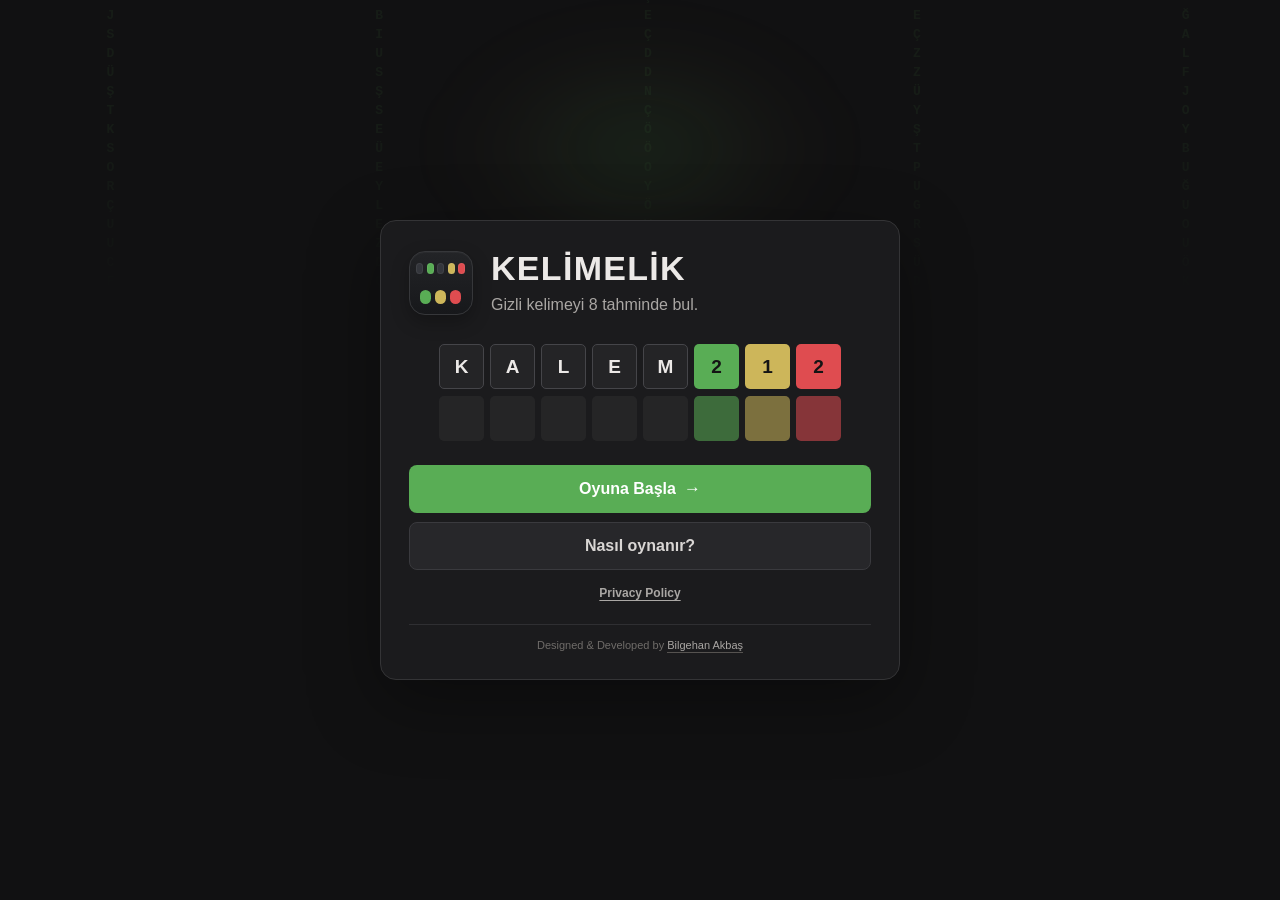
==== index.html @ af46bc07 "kelimelik 3.0" ====
<!doctype html>
<html lang="tr">
<head>
<meta charset="utf-8">
<meta name="viewport" content="width=device-width,initial-scale=1,viewport-fit=cover">
<meta name="theme-color" content="#111111">
<meta name="description" content="Kelimelik — Türkçe kelime tahmin oyunu.">
<meta name="robots" content="index,follow">
<meta name="referrer" content="strict-origin-when-cross-origin">
<meta http-equiv="Content-Security-Policy" content="default-src 'self'; script-src 'self' https://cdn.jsdelivr.net; style-src 'self' 'unsafe-inline'; img-src 'self' data:; font-src 'self'; connect-src 'self' https://sozluk.gov.tr https://*.supabase.co wss://*.supabase.co; worker-src 'self'; manifest-src 'self'; frame-src 'none'; object-src 'none'; base-uri 'self'; form-action 'self'; frame-ancestors 'none'">
<meta property="og:type" content="website">
<meta property="og:title" content="Kelimelik">
<meta property="og:description" content="Kelimelik'te paylaşılan bulmacayı çöz. Türkçe kelime tahmin oyununa katıl.">
<meta property="og:image" content="https://kelime-lik.vercel.app/assets/social-card.png?v=19">
<meta property="og:image:secure_url" content="https://kelime-lik.vercel.app/assets/social-card.png?v=19">
<meta property="og:image:type" content="image/png">
<meta property="og:image:width" content="1200">
<meta property="og:image:height" content="630">
<meta property="og:image:alt" content="Kelimelik Türkçe kelime oyunu">
<meta property="og:site_name" content="Kelimelik">
<meta property="og:locale" content="tr_TR">
<meta name="twitter:card" content="summary_large_image">
<meta name="twitter:title" content="Kelimelik">
<meta name="twitter:description" content="Kelimelik'te paylaşılan bulmacayı çöz. Türkçe kelime tahmin oyununa katıl.">
<meta name="twitter:image" content="https://kelime-lik.vercel.app/assets/social-card.png?v=19">
<title>Kelimelik</title>
<link rel="canonical" href="https://kelime-lik.vercel.app/">
<link rel="manifest" href="manifest.webmanifest">
<link rel="icon" href="assets/favicon.svg" type="image/svg+xml">
<link rel="apple-touch-icon" href="assets/icon-192.png">
<link rel="stylesheet" href="src/css/style.css">
<link rel="stylesheet" href="src/css/mobile-fixes.css">
</head>
<body>

<section id="homeScreen" class="home-screen">
  <div class="home-ambient matrix-ambient" id="homeAmbient" aria-hidden="true">
    <span class="ambient-halo"></span>
  </div>
  <div class="home-card home-enter-card">
    <div class="home-logo home-enter home-enter-logo">
      <span class="logo-mark large kelimelik-logo home-logo-mark" aria-hidden="true">
        <i class="mk t1"></i><i class="mk t2"></i><i class="mk t3"></i><i class="mk t4"></i><i class="mk t5"></i>
        <i class="mk b1"></i><i class="mk b2"></i><i class="mk b3"></i>
      </span>
      <div>
        <h1>KELİMELİK</h1>
        <p>Gizli kelimeyi 8 tahminde bul.</p>
      </div>
    </div>

    <div class="home-example home-enter home-enter-demo" aria-hidden="true">
      <div class="home-row animated-word-row">
        <span class="animated-letter" data-index="0">K</span>
        <span class="animated-letter" data-index="1">A</span>
        <span class="animated-letter" data-index="2">L</span>
        <span class="animated-letter" data-index="3">E</span>
        <span class="animated-letter" data-index="4">M</span>
        <i class="home-demo-divider"></i>
        <b class="green-box animated-count" id="homeGreenCount">1</b>
        <b class="yellow-box animated-count" id="homeYellowCount">2</b>
        <b class="red-box animated-count" id="homeRedCount">2</b>
      </div>
      <div class="home-row muted">
        <span></span><span></span><span></span><span></span><span></span>
        <i class="home-demo-divider"></i>
        <b class="green-box"></b><b class="yellow-box"></b><b class="red-box"></b>
      </div>
    </div>

    <button id="startGameBtn" class="primary-home-btn home-enter home-enter-start"><span>Oyuna Başla</span><b aria-hidden="true">→</b></button>
    <button id="homeHowBtn" class="secondary-home-btn home-enter home-enter-how">Nasıl oynanır?</button>
    <button id="privacyBtn" class="privacy-home-btn home-enter home-enter-privacy">Privacy Policy</button>

    <footer class="home-footer home-enter home-enter-footer">
      <span>Designed &amp; Developed by
        <a href="https://www.linkedin.com/in/bilgehan-akbas/"
           target="_blank"
           rel="noopener noreferrer">Bilgehan Akbaş</a>
      </span>
    </footer>
  </div>
</section>

<main id="gameScreen" class="page" hidden>
  <header class="topbar">
    <a class="brand" href="#" id="brandHome" aria-label="Ana sayfaya dön">
      <span class="logo-mark kelimelik-logo" aria-hidden="true">
      <i class="mk t1"></i><i class="mk t2"></i><i class="mk t3"></i><i class="mk t4"></i><i class="mk t5"></i>
      <i class="mk b1"></i><i class="mk b2"></i><i class="mk b3"></i>
    </span>
      <span class="brand-text">KELİMELİK</span>
    </a>
    <nav class="top-actions" aria-label="Oyun menüsü">
      <button class="top-btn top-tooltip how-top-btn" id="gameHowBtn" aria-label="Nasıl oynanır" data-tooltip="Nasıl oynanır"><span class="top-icon">?</span></button>
      <button class="top-btn top-tooltip share-top-btn" id="gameShareBtn" aria-label="Bulmacayı paylaş" data-tooltip="Bulmacayı paylaş"><svg class="top-share-icon" viewBox="0 0 24 24" aria-hidden="true">
          <path d="M12 16V4"></path>
          <path d="M8 8l4-4 4 4"></path>
          <path d="M5 12v7h14v-7"></path>
        </svg></button>
      <button class="top-btn top-tooltip new-game-top-btn" id="modeBtn" aria-label="Yeni oyun" data-tooltip="Yeni oyun"><span class="top-icon">↻</span></button>
      <button class="top-btn top-tooltip profile-top-btn" id="profileBtn" aria-label="Profil" data-tooltip="Profil">
        <svg class="top-profile-icon" viewBox="0 0 24 24" aria-hidden="true">
          <circle cx="12" cy="8" r="3.25"></circle>
          <path d="M5.5 19c.8-3.4 3-5.25 6.5-5.25S17.7 15.6 18.5 19"></path>
        </svg>
      </button>
    </nav>

    <div class="game-mode-strip" id="gameModeStrip" aria-live="polite">
      <span id="gameModeLabel">Kelimelik · 5 Harf</span>
      <span id="gameTimerLabel">00:00</span>
    </div>
  </header>

  <section class="game-area">
    <div id="board" class="board"></div>
  </section>

  <div id="gameStatus" class="sr-only" role="status" aria-live="polite" aria-atomic="true"></div>

  <section class="keyboard-shell" aria-label="Oyun klavyesi">
    <div id="keyboard" class="keyboard"></div>
  </section>
</main>

<div class="modal-backdrop" id="modalBackdrop" hidden>
  <section class="modal" role="dialog" aria-modal="true" aria-label="Kelimelik penceresi">
    <button class="modal-close" id="modalClose" type="button" aria-label="Pencereyi kapat">×</button>
    <div id="modalBody"></div>
  </section>
</div>

<script src="src/js/game-core.js"></script>
<script src="src/js/word-pools.js"></script>
<script src="src/js/online-config.js"></script>
<script src="src/js/online.js"></script>
<script src="src/js/app.js"></script>
<script src="src/js/ui-patches.js"></script>
<script src="src/js/mobile-fixes.js"></script>
</body>
</html>
---- src/css/style.css ----
:root{
  --bg:#111112;--panel:#1d1d1f;--panel-2:#29292d;--tile:#2e2e2f;--key:#3b3b3f;
  --text:#ece9e7;--muted:#9b9895;--border:#3a3a3e;
  --red:#df4c50;--yellow:#cdb65a;--green:#59ad55
}
html.color-blind{
  --green:#e69f00;
  --yellow:#56b4e9;
  --red:#cc79a7
}
*{box-sizing:border-box}
[hidden]{display:none!important}
html,body{margin:0;min-height:100%;background:var(--bg);color:var(--text)}
body{font-family:Arial,Helvetica,sans-serif;font-weight:700}
button,input{font:inherit}
button{color:inherit}
button,a{-webkit-tap-highlight-color:transparent}

.sr-only{
  position:absolute!important;
  width:1px!important;height:1px!important;
  padding:0!important;margin:-1px!important;
  overflow:hidden!important;clip:rect(0,0,0,0)!important;
  white-space:nowrap!important;border:0!important
}

/* Home */
.home-screen{
  min-height:100vh;min-height:100dvh;display:grid;place-items:center;
  padding-top:max(24px,env(safe-area-inset-top));
  padding-right:max(24px,env(safe-area-inset-right));
  padding-bottom:max(24px,env(safe-area-inset-bottom));
  padding-left:max(24px,env(safe-area-inset-left));
  background:radial-gradient(circle at 50% 15%,rgba(255,255,255,.035),transparent 34%),var(--bg)
}
.home-card{
  width:min(520px,100%);padding:28px;border:1px solid #343436;border-radius:16px;
  background:#1b1b1d;box-shadow:0 22px 70px rgba(0,0,0,.35)
}
.home-logo{display:flex;align-items:center;gap:18px}
.home-logo h1{margin:0;font-family:"Arial Black",Impact,sans-serif;font-size:34px;letter-spacing:1.3px}
.home-logo p{margin:5px 0 0;color:#aaa7a4;font-weight:500;line-height:1.45}

.logo-mark{
  position:relative;display:block;flex:0 0 auto;width:39px;height:39px;border-radius:11px;
  background:linear-gradient(180deg,#232427 0%,#17181b 100%);
  border:1px solid #36373a;box-shadow:inset 0 1px 0 rgba(255,255,255,.03),0 7px 18px rgba(0,0,0,.26)
}
.logo-mark.large{width:64px;height:64px;border-radius:16px}
.logo-mark .mk{position:absolute;display:block;border-radius:4px}
.logo-mark .t1,.logo-mark .t2,.logo-mark .t3,.logo-mark .t4,.logo-mark .t5{
  top:18%;width:12%;height:18%;background:#34363c;border:1px solid rgba(255,255,255,.06)
}
.logo-mark.large .t1,.logo-mark.large .t2,.logo-mark.large .t3,.logo-mark.large .t4,.logo-mark.large .t5{border-radius:6px}
.logo-mark .t1{left:10%}.logo-mark .t2{left:27%}.logo-mark .t3{left:44%}.logo-mark .t4{left:61%}.logo-mark .t5{left:78%}
.logo-mark .t2{background:var(--green)}.logo-mark .t4{background:var(--yellow)}.logo-mark .t5{background:var(--red)}
.logo-mark .b1,.logo-mark .b2,.logo-mark .b3{bottom:16%;height:22%;border-radius:6px}
.logo-mark .b1{left:16%;width:18%;background:var(--green)}
.logo-mark .b2{left:40%;width:18%;background:var(--yellow)}
.logo-mark .b3{left:64%;width:18%;background:var(--red)}

.home-example{margin:28px 0 24px;display:grid;gap:7px}
.home-row{display:grid;grid-template-columns:repeat(5,45px) repeat(3,45px);justify-content:center;gap:6px}
.home-row span,.home-row b{
  width:45px;height:45px;display:grid;place-items:center;border-radius:5px;
  background:var(--tile);font-size:19px;font-weight:900
}
.home-row .green-box{background:var(--green)}.home-row .yellow-box{background:var(--yellow)}.home-row .red-box{background:var(--red)}
.home-row.muted{opacity:.55}
.primary-home-btn,.secondary-home-btn{width:100%;height:48px;border-radius:8px;cursor:pointer;font-weight:900}
.primary-home-btn{border:0;background:var(--green);color:#fff}
.secondary-home-btn{margin-top:9px;border:1px solid var(--border);background:#27272a;color:#d9d6d4}
.privacy-home-btn{
  display:block;margin:12px auto 0;padding:4px 8px;border:0;background:transparent;
  color:#aaa7a4;text-decoration:underline;text-underline-offset:3px;cursor:pointer;font-size:12px;font-weight:600
}
.privacy-home-btn:hover{color:#e2dfdc}
.home-footer{
  margin-top:20px;padding-top:14px;border-top:1px solid #2f2f32;
  text-align:center;color:#6f6c69;font-size:11px;font-weight:500
}
.home-footer a{
  color:#a9a6a3;text-decoration:none;border-bottom:1px solid #565350;padding-bottom:1px;
  transition:color .14s ease,border-color .14s ease
}
.home-footer a:hover{color:#f0ece9;border-color:#8f8c89}

/* Home animation: 5 letters + 3 counters move together */
.animated-word-row .animated-letter,.animated-word-row .animated-count{
  position:relative;overflow:hidden;will-change:transform,opacity
}
.animated-word-row .home-row-out{animation:homeRowOut .18s cubic-bezier(.4,0,.2,1) forwards}
.animated-word-row .home-row-in{animation:homeRowIn .25s cubic-bezier(.2,.8,.2,1) forwards}
@keyframes homeRowOut{from{transform:translateY(0) scale(1);opacity:1}to{transform:translateY(-12px) scale(.97);opacity:0}}
@keyframes homeRowIn{from{transform:translateY(12px) scale(.97);opacity:0}to{transform:translateY(0) scale(1);opacity:1}}

/* Game header */
.page{width:min(100%,860px);margin:0 auto;min-height:100vh;min-height:100dvh;padding:10px 10px 14px}
.topbar{
  position:relative;overflow:visible;
  width:min(700px,calc(100% - 20px));min-height:66px;margin:14px auto 0;padding:8px 13px;
  display:grid;grid-template-columns:auto minmax(0,1fr) auto;grid-template-areas:"brand mode actions";
  align-items:center;gap:10px;
  border:1px solid #343436;border-radius:12px;background:#1c1c1e
}
.brand{grid-area:brand;display:flex;align-items:center;gap:13px;min-width:0;color:#e9e6e4;text-decoration:none}
.brand-text{font-family:"Arial Black",Impact,sans-serif;font-size:21px;letter-spacing:1.4px}
.top-actions{grid-area:actions;display:flex;gap:9px;justify-self:end}.menu-wrap{position:relative}
.top-btn{
  width:48px;height:48px;display:grid;place-items:center;border:1px solid #3f3f44;border-radius:10px;
  background:linear-gradient(180deg,#39393e,#2f2f34);color:#ece9e7;cursor:pointer;text-decoration:none;
  box-shadow:0 3px 10px rgba(0,0,0,.18);
  transition:transform .14s ease,background .14s ease,border-color .14s ease,box-shadow .14s ease
}
.top-btn:hover{
  transform:translateY(-1px);background:linear-gradient(180deg,#434349,#36363c);
  border-color:#595960;box-shadow:0 7px 18px rgba(0,0,0,.24)
}
.top-btn:active{transform:translateY(0) scale(.97)}
.top-icon{display:block;font-size:24px;line-height:1;font-weight:800}
.how-top-btn .top-icon{font-size:21px;color:#d8d5d2}
.new-game-top-btn .top-icon{font-size:28px;color:#d8d5d2}
.stats-top-btn .top-icon{font-size:23px;color:#d8d5d2}
.top-tooltip{position:relative;overflow:visible}
.top-tooltip::after{
  content:attr(data-tooltip);position:absolute;left:50%;top:calc(100% + 10px);z-index:120;
  transform:translateX(-50%) translateY(-3px);width:max-content;padding:7px 10px;
  border:1px solid #44444a;border-radius:7px;background:#151517;color:#f2efec;
  font-size:12px;font-weight:700;white-space:nowrap;opacity:0;visibility:hidden;pointer-events:none;
  box-shadow:0 8px 24px rgba(0,0,0,.38);
  transition:opacity .14s ease,transform .14s ease,visibility .14s ease
}
.top-tooltip:hover::after,.top-tooltip:focus-visible::after{opacity:1;visibility:visible;transform:translateX(-50%) translateY(0)}

/* Board */
.game-area{margin-top:14px;display:flex;justify-content:center;overflow-x:auto}
.board{
  --s:45px;display:grid;grid-template-columns:repeat(5,var(--s)) repeat(3,var(--s));
  grid-auto-rows:var(--s);gap:5px;min-width:max-content;
  padding-block:6px
}
.tile,.counter{
  width:var(--s);height:var(--s);display:grid;place-items:center;border:0;border-radius:5px;
  font-size:20px;font-weight:900;user-select:none
}
.tile{background:var(--tile);color:#e7e3e0;cursor:pointer}
.tile.state-red{background:var(--red)}.tile.state-yellow{background:var(--yellow)}.tile.state-green{background:var(--green)}
.counter{font-size:21px}.counter-green{background:var(--green)}.counter-yellow{background:var(--yellow)}.counter-red{background:var(--red)}
.tile.invalid-word{
  border:1px solid var(--red)!important;
  color:#fff!important;
  animation:invalidWordShakeRed .58s cubic-bezier(.36,.07,.19,.97)
}
@keyframes invalidWordShakeRed{
  0%,100%{
    transform:translateX(0);
    background:var(--tile)
  }
  12%{
    transform:translateX(-6px) rotate(-1deg);
    background:var(--red)
  }
  26%{
    transform:translateX(6px) rotate(1deg);
    background:#b9363d
  }
  40%{
    transform:translateX(-5px);
    background:var(--red)
  }
  55%{
    transform:translateX(5px);
    background:#b9363d
  }
  70%{
    transform:translateX(-3px);
    background:var(--red)
  }
  86%{
    transform:translateX(2px);
    background:#b9363d
  }
}

.tile.tile-pop,.live-tile.tile-pop{
  animation:tilePop .24s cubic-bezier(.2,.9,.3,1.35)
}
@keyframes tilePop{
  0%{transform:scale(.78);filter:brightness(1.35)}
  62%{transform:scale(1.12)}
  100%{transform:scale(1);filter:brightness(1)}
}

.tile.tile-submit,.live-tile.tile-submit{
  animation:tileSubmit .48s cubic-bezier(.25,.72,.3,1) var(--reveal-delay,0ms) both
}
@keyframes tileSubmit{
  0%{transform:translateY(0) scale(1)}
  38%{transform:translateY(-7px) scale(1.07);filter:brightness(1.24)}
  72%{transform:translateY(2px) scale(.98)}
  100%{transform:translateY(0) scale(1);filter:brightness(1)}
}

.counter.counter-reveal,.live-counters b.counter-reveal{
  animation:counterReveal .38s cubic-bezier(.2,.9,.3,1.3)
}
@keyframes counterReveal{
  0%{transform:scale(.45);opacity:.25}
  65%{transform:scale(1.22);opacity:1}
  100%{transform:scale(1);opacity:1}
}

/* Modals */
.modal-backdrop{position:fixed;inset:0;z-index:50;display:grid;place-items:center;padding:16px;background:rgba(0,0,0,.72)}
.modal{
  position:relative;width:min(476px,100%);max-height:85vh;overflow:auto;padding:24px 25px;
  border:1px solid #3d3d3f;border-radius:11px;background:#1f1f20;box-shadow:0 20px 70px rgba(0,0,0,.5);
  scrollbar-width:none
}
.modal::-webkit-scrollbar{display:none}
.modal-close{position:absolute;right:12px;top:12px;width:43px;height:43px;border:0;border-radius:6px;background:#0e0e0f;font-size:31px;cursor:pointer}
.modal h2{margin:0 50px 18px 0;font-size:23px}.modal h3{margin:22px 0 9px}
.modal p,.modal li{color:#ccc9c6;font-weight:600;line-height:1.55;font-size:14px}
.menu-list{display:grid;gap:10px;margin-top:14px}
.menu-action{
  width:100%;min-height:64px;padding:12px 14px;border:1px solid #3d3d41;border-radius:9px;
  background:#29292d;color:#f0ece9;text-align:left;cursor:pointer;
  transition:background .14s ease,border-color .14s ease,transform .12s ease
}
.menu-action:hover{background:#343439;border-color:#55555b;transform:translateY(-1px)}
.menu-action b{display:block;color:#f2efec;font-size:16px;margin-bottom:4px}
.menu-action small{display:block;color:#aaa7a4;font-size:12px;font-weight:500;line-height:1.4}
.menu-action.coming-soon{position:relative;opacity:.58;cursor:not-allowed}
.coming-soon-badge{
  display:inline-block;margin-bottom:7px;padding:3px 7px;border-radius:999px;background:#34343a;
  color:#c7c4c1;font-size:10px;font-weight:800;letter-spacing:.5px;text-transform:uppercase
}
.length-options{display:grid;grid-template-columns:repeat(3,1fr);gap:9px;margin-top:14px}
.length-btn{
  min-height:74px;border:1px solid #3d3d41;border-radius:9px;background:#29292d;color:#f0ece9;
  cursor:pointer;font-weight:900;font-size:20px
}
.length-btn:hover{background:#343439;border-color:#55555b}
.length-btn small{display:block;margin-top:4px;font-size:11px;color:#9c9996;font-weight:500}
.start-btn{width:100%;height:40px;margin-top:18px;border:0;border-radius:6px;background:var(--green);font-weight:900;cursor:pointer}

/* Statistics */
.stats-grid{display:grid;grid-template-columns:repeat(2,1fr);gap:10px;margin:14px 0 18px}
.stat-card{border:1px solid #3b3b3f;border-radius:9px;background:#29292d;padding:12px}
.stat-card b{display:block;font-size:25px;color:#f3f0ed}
.stat-card span{display:block;margin-top:3px;color:#9e9b98;font-size:12px;font-weight:500}
.daily-status{
  display:flex;align-items:center;justify-content:space-between;gap:14px;
  border:1px solid #3b3b3f;border-radius:9px;background:#26262a;padding:13px 15px;
  color:#c9c6c3;line-height:1.4
}
.daily-status-text{color:#f0ece9;font-size:14px;font-weight:850}
.daily-status time{color:#9f9b98;font-size:12px;font-weight:700;white-space:nowrap}
.guess-distribution{display:grid;gap:5px;margin-top:14px}
.guess-dist-row{display:grid;grid-template-columns:22px 1fr 28px;gap:8px;align-items:center;font-size:12px;color:#bcb8b5}
.guess-dist-track{height:24px;border-radius:5px;background:#2b2b2e;overflow:hidden}
.guess-dist-fill{height:100%;min-width:3px;background:var(--green)}.guess-dist-value{text-align:right}

/* Privacy */
.privacy-policy h3{margin:20px 0 7px;font-size:15px}
.privacy-policy p,.privacy-policy li{font-size:13px;font-weight:500}
.privacy-policy .policy-date{color:#8d8a87;font-size:12px}

/* Launch-ready stats tabs */
.stats-tabs{
  display:grid;
  grid-template-columns:repeat(4,minmax(0,1fr));
  gap:8px;
  margin:0 0 10px;
}
.stats-tab,
.stats-subtab{
  min-width:0;
  height:36px;
  padding:0 10px;
  border:1px solid #3b3b3f;
  border-radius:9px;
  background:#28282c;
  color:#aaa7a4;
  cursor:pointer;
  font-size:12px;
  font-weight:800;
}
.stats-tab:hover,
.stats-subtab:hover{background:#323237;color:#e6e2df}
.stats-tab.active,
.stats-subtab.active{
  background:#3b4939;
  border-color:#557252;
  color:#e9f1e7;
}
.stats-subtabs{
  display:none;
  align-items:center;
  gap:6px;
  margin:0 0 14px;
}
.stats-subtabs.visible{display:flex}
.stats-subtabs span{
  color:#9f9b98;
  font-size:12px;
  font-weight:700;
}
.stats-subtabs-track{
  display:inline-grid;
  grid-template-columns:repeat(3,minmax(0,1fr));
  gap:6px;
  width:172px;
}
.stats-subtab{
  height:30px;
  padding:0;
  font-size:11px;
}

/* 404 */
.error-page{
  min-height:100vh;
  display:grid;
  place-items:center;
  padding:24px;
  background:var(--bg);
}
.error-card{
  width:min(460px,100%);
  padding:32px;
  text-align:center;
  border:1px solid #343436;
  border-radius:16px;
  background:#1b1b1d;
}
.error-logo{margin:0 auto 20px}
.error-code{
  margin:0;
  font-size:72px;
  line-height:1;
  font-family:"Arial Black",Impact,sans-serif;
}
.error-card p{color:#aaa7a4;line-height:1.5}
.error-home{
  display:inline-grid;
  place-items:center;
  min-width:180px;
  height:44px;
  margin-top:12px;
  border-radius:8px;
  background:var(--green);
  color:#fff;
  text-decoration:none;
}


.share-btn{
  width:100%;
  height:42px;
  margin-top:16px;
  border:1px solid #4a4a50;
  border-radius:7px;
  background:#2b2b30;
  color:#efebe8;
  cursor:pointer;
  font-weight:900;
}
.share-btn:hover{
  background:#35353b;
  border-color:#5b5b62;
}


.stats-actions{
  display:flex;justify-content:flex-end;margin-top:14px
}
.stats-reset-btn{
  height:34px;padding:0 12px;border-radius:8px;border:1px solid #47474d;
  background:#26262a;color:#d8d4d1;cursor:pointer;font-size:12px;font-weight:800
}
.stats-reset-btn:hover{
  background:#303036;color:#f3efec
}
.stats-modal-body{padding-bottom:4px}
.stats-modal-body .modal{
  scrollbar-width:none;
}
.stats-modal-body .modal::-webkit-scrollbar{width:0;height:0}


/* v29 */
.settings-top-btn .top-icon{font-size:22px}

#gameScreen.reduce-motion *,
#gameScreen.reduce-motion *::before,
#gameScreen.reduce-motion *::after{
  animation-duration:.001ms!important;
  animation-iteration-count:1!important;
  transition-duration:.001ms!important
}

.settings-row{
  display:flex;align-items:center;justify-content:space-between;gap:16px;
  padding:15px 0;border-top:1px solid #323236;border-bottom:1px solid #323236
}
.settings-row b,.settings-row span{display:block}
.settings-row span{margin-top:3px;color:#8e8a87;font-size:12px}
.settings-row + .settings-row{border-top:0}

.switch{position:relative;width:48px;height:26px;flex:0 0 auto}
.switch input{position:absolute;opacity:0;pointer-events:none}
.switch span{position:absolute;inset:0;border-radius:999px;background:#3a3a3f;cursor:pointer}
.switch span::after{
  content:"";position:absolute;width:20px;height:20px;left:3px;top:3px;
  border-radius:50%;background:#eee;transition:transform .15s ease
}
.switch input:checked + span{background:var(--green)}
.switch input:checked + span::after{transform:translateX(22px)}
.settings-links{display:grid;gap:9px;margin-top:16px}
.link-action{text-decoration:none}

.result-hero{
  margin:-4px 0 16px;padding:17px;border-radius:14px;text-align:center;
  border:1px solid #3b3b40;background:#27272b
}
.result-hero.win{
  background:linear-gradient(180deg,rgba(89,173,85,.18),rgba(39,39,43,.9));
  border-color:rgba(89,173,85,.35)
}
.result-hero.lose{
  background:linear-gradient(180deg,rgba(223,76,80,.12),rgba(39,39,43,.9))
}
.result-hero h2{
  display:flex;align-items:center;justify-content:center;gap:7px;
  margin:6px 0;line-height:1.15;text-align:center
}
.result-celebration{display:inline-block;line-height:1;transform:translateY(1px)}
.result-hero p{margin:4px 0}
.result-badge{font-size:10px;font-weight:900;letter-spacing:1.5px;color:#aaa7a4}

.result-word-card{
  padding:15px;border:1px solid #3b3b40;border-radius:12px;background:#28282c
}
.result-word-label{
  display:block;color:#8f8b88;font-size:11px;text-transform:uppercase;letter-spacing:1px
}
.result-word-card>strong{display:block;margin:5px 0 12px;font-size:26px;letter-spacing:2px}
.result-word-actions{display:flex;flex-wrap:wrap;gap:7px}
.compact-action{
  display:inline-grid;place-items:center;min-height:34px;padding:0 10px;
  border:1px solid #45454a;border-radius:7px;background:#323237;color:#e4e0dd;
  text-decoration:none;cursor:pointer;font-size:11px;font-weight:800
}
.danger-soft{color:#efb1b4}

.result-actions{margin-top:12px}

.history-list{display:grid;gap:7px}
.history-item{
  display:grid;grid-template-columns:34px 1fr auto;align-items:center;gap:8px;
  padding:10px;border:1px solid #37373b;border-radius:9px;background:#27272b
}
.history-item b,.history-item span{display:block}
.history-item span{margin-top:2px;color:#8d8986;font-size:11px}
.history-meaning{
  border:0;background:transparent;color:#aaa7a4;cursor:pointer;
  font-size:11px;font-weight:800;padding:7px 4px
}
.history-meaning:hover{color:#eee9e5}
.history-favorite{
  width:32px;height:32px;border:0;background:transparent;
  color:#e8c95d;cursor:pointer;font-size:20px
}
.history-favorite-muted{display:grid;place-items:center;opacity:.28;cursor:default}
.history-meaning-muted{opacity:.32;cursor:default}


.favorite-tags{display:flex;flex-wrap:wrap;gap:7px}
.favorite-tag{
  border:1px solid #4b4634;border-radius:999px;background:#302d22;color:#e8cf74;
  padding:6px 9px;text-decoration:none;font-size:11px;font-weight:800;cursor:pointer
}
.empty-state{color:#787572;font-size:12px}

.stats-grid-detailed{grid-template-columns:repeat(3,1fr)}

.confetti-layer{
  position:fixed;inset:0;z-index:1000;pointer-events:none;overflow:hidden
}
.confetti-piece{
  position:absolute;
  top:-10vh;
  width:var(--w,8px);
  height:var(--h,14px);
  border-radius:2px;
  opacity:0;
  will-change:transform,opacity;
  animation:confettiRain var(--duration,3s) linear var(--delay,0s) forwards
}
.confetti-shape-1{border-radius:50%}
.confetti-shape-2{
  height:calc(var(--h,14px) * .58);
  border-radius:1px
}
@keyframes confettiRain{
  0%{
    opacity:0;
    transform:translate3d(0,-8vh,0) rotate(0deg)
  }
  7%{opacity:1}
  32%{
    transform:translate3d(var(--drift-a),34vh,0) rotate(calc(var(--spin) * .32))
  }
  64%{
    transform:translate3d(var(--drift-b),72vh,0) rotate(calc(var(--spin) * .68))
  }
  92%{opacity:1}
  100%{
    opacity:0;
    transform:translate3d(var(--drift-a),112vh,0) rotate(var(--spin))
  }
}

@media(max-width:600px){
  .result-word-actions{display:grid;grid-template-columns:1fr 1fr}
  .compact-action:last-child{grid-column:1/-1}
  .stats-grid-detailed{grid-template-columns:repeat(2,1fr)}
}





/* Keyboard */
.keyboard-shell{
  width:min(700px,calc(100% - 20px));
  margin:12px auto 0;
  padding:10px 10px 9px;
  border:1px solid var(--border);
  border-radius:12px;
  background:#1d1d1e
}
.keyboard{display:flex;flex-direction:column;gap:7px}
.key-row{width:100%;display:flex;justify-content:center;gap:5px}
.key-row:nth-child(2){padding-inline:18px}
.key-row:nth-child(3){padding-inline:38px}
.key{
  flex:0 0 49px;min-width:49px;width:49px;height:43px;padding:0;border:0;border-radius:7px;
  background:var(--key);color:#eee8e5;font-size:14px;font-weight:900;cursor:pointer;
  transition:background .12s ease,color .12s ease,transform .08s ease
}
.key.action{flex:0 0 62px;width:62px;font-size:19px}
.key:active{transform:translateY(1px)}
.key.used{background:#111112!important;color:#5f5d5c!important;border:1px solid #242426}
.key.hint-locked{opacity:.38;cursor:not-allowed}
.key.hint-used{background:#111112!important;color:#5f5d5c!important;opacity:.65;cursor:not-allowed}
.tile:focus:not(:focus-visible),.key:focus:not(:focus-visible){outline:none}

.tooltip-btn{position:relative;overflow:visible}
.tooltip-btn::after{
  content:attr(data-tooltip);position:absolute;left:50%;bottom:calc(100% + 10px);z-index:100;
  transform:translateX(-50%) translateY(4px);width:max-content;max-width:220px;padding:8px 10px;
  border:1px solid #45454a;border-radius:7px;background:#171719;color:#f1eeeb;
  font-size:12px;font-weight:700;line-height:1.25;white-space:nowrap;opacity:0;visibility:hidden;
  pointer-events:none;box-shadow:0 8px 24px rgba(0,0,0,.38);
  transition:opacity .14s ease,transform .14s ease,visibility .14s ease
}
.tooltip-btn:hover::after,.tooltip-btn:focus-visible::after{
  opacity:1;visibility:visible;transform:translateX(-50%) translateY(0)
}

/* Responsive / Mobile */
html,body{max-width:100%;overflow-x:hidden}
button,a{touch-action:manipulation}
.board{gap:var(--board-gap,6px)}
/* Harf/kutu animasyonları scale/translate ile geçici olarak büyüyebilir.
   game-area'yı iki eksende kırpmak, hızlı yazarken animasyonların
   birbirine/viewport'a taşarak geçici çakışma oluşturmasını engeller. */
.game-area{overflow:hidden}

@media(max-width:760px){
  .page{
    width:100%;
    padding-top:max(7px,env(safe-area-inset-top));
    padding-right:max(7px,env(safe-area-inset-right));
    padding-bottom:max(18px,env(safe-area-inset-bottom));
    padding-left:max(7px,env(safe-area-inset-left))
  }
  .topbar{width:100%;height:60px;margin:12px 0 0;padding:6px 8px;gap:8px}
  .brand{gap:9px;min-width:0}
  .logo-mark{width:34px;height:34px;border-radius:10px}
  .brand-text{font-size:17px;letter-spacing:1px;white-space:nowrap}
  .top-actions{gap:6px;flex:0 0 auto}
  .top-btn{width:42px;height:42px;border-radius:9px}
  .top-icon{font-size:21px}.new-game-top-btn .top-icon{font-size:25px}

  .game-area{width:100%;margin-top:13px;display:flex;justify-content:center;padding:0}
  .board{width:max-content;max-width:100%;min-width:0;margin:0 auto;gap:var(--board-gap,4px)}
  .tile,.counter{font-size:clamp(15px,4.6vw,20px);border-radius:5px}
  .counter{font-size:clamp(15px,4.8vw,20px)}

  .keyboard-shell{
    width:100%;margin-top:12px;padding:8px 4px max(9px,env(safe-area-inset-bottom));border-radius:10px
  }
  .keyboard{gap:6px}
  .key-row{gap:3px}
  .key-row:nth-child(2){padding-inline:5px}
  .key-row:nth-child(3){padding-inline:8px}
  .key{
    min-width:0;width:auto;flex:1 1 0;height:clamp(40px,11.5vw,46px);
    border-radius:6px;font-size:clamp(10px,3vw,13px)
  }
  .key.action{flex:0 0 clamp(40px,12.5vw,52px);width:clamp(40px,12.5vw,52px);font-size:18px}
  .key-row:last-child{flex-wrap:nowrap;padding:1px 0 0}
  .key-row:last-child .key.action{
    flex:0 0 clamp(58px,18vw,72px);width:clamp(58px,18vw,72px)
  }

  .modal-backdrop{
    place-items:center;
    padding:max(12px,env(safe-area-inset-top)) max(10px,env(safe-area-inset-right)) max(12px,env(safe-area-inset-bottom)) max(10px,env(safe-area-inset-left))
  }
  .modal{
    width:min(100%,520px);max-height:calc(100dvh - max(24px,env(safe-area-inset-top)));
    padding:58px 16px max(18px,env(safe-area-inset-bottom));
    border-radius:16px;overscroll-behavior:contain
  }
  .modal-close{
    position:absolute;float:none;right:14px;top:14px;z-index:3;margin:0;
    width:40px;height:40px;font-size:27px
  }
  #modalBody > h2{margin:0 48px 18px 0;font-size:21px}
  .modal h3{margin-top:18px}
  .menu-action{min-height:58px;padding:11px 12px}
  .menu-action b{font-size:15px}
  .length-btn{min-height:68px}

  .stats-tabs{grid-template-columns:repeat(2,minmax(0,1fr))}
  .stats-subtabs{justify-content:space-between;flex-wrap:wrap}
  .stats-subtabs-track{width:100%;max-width:172px}
  .stats-grid-detailed{grid-template-columns:repeat(2,minmax(0,1fr))}
  .stat-card{padding:10px}.stat-card b{font-size:22px}
  .result-word-actions{display:grid;grid-template-columns:1fr 1fr;gap:7px}
  .compact-action{min-height:40px}.compact-action:last-child{grid-column:1/-1}
.history-item{grid-template-columns:32px minmax(0,1fr) auto;padding:9px 8px}
  .history-item div{min-width:0}
  .history-item b{overflow:hidden;text-overflow:ellipsis;white-space:nowrap}
}

@media(max-width:600px){
  .home-screen{
    padding-top:max(14px,env(safe-area-inset-top));
    padding-right:max(14px,env(safe-area-inset-right));
    padding-bottom:max(14px,env(safe-area-inset-bottom));
    padding-left:max(14px,env(safe-area-inset-left))
  }
  .home-card{padding:21px 16px;border-radius:16px}
  .home-logo{gap:14px}.home-logo h1{font-size:28px}.home-logo p{font-size:14px}
  .logo-mark.large{width:56px;height:56px}
  .home-example{margin:24px 0 21px}
  .home-row{grid-template-columns:repeat(5,min(10.7vw,45px)) repeat(3,min(10.7vw,45px));gap:5px}
  .home-row span,.home-row b{
    width:min(10.7vw,45px);height:min(10.7vw,45px);font-size:clamp(15px,4.8vw,19px)
  }
}

@media(max-width:420px){
  .page{
    padding-right:max(5px,env(safe-area-inset-right));
    padding-left:max(5px,env(safe-area-inset-left))
  }
  .topbar{height:56px;margin-top:10px;padding:5px 6px}
  .logo-mark{width:32px;height:32px}
  .brand{gap:7px}.brand-text{font-size:16px;letter-spacing:.7px}
  .top-actions{gap:4px}.top-btn{width:36px;height:36px}.top-icon{font-size:19px}
  .game-area{margin-top:10px}
  .keyboard-shell{margin-top:9px;padding-inline:3px}
  .keyboard{gap:5px}
  .key-row{gap:2px}
  .key-row:nth-child(2),.key-row:nth-child(3){padding-inline:0}
  .key{font-size:clamp(9px,2.85vw,12px)}
  .key.action{flex-basis:clamp(37px,11.5vw,47px);width:clamp(37px,11.5vw,47px)}
  .key-row:last-child .key.action{
    flex-basis:clamp(56px,18vw,68px);width:clamp(56px,18vw,68px)
  }
  .modal{padding-inline:14px}
  .length-options{gap:7px}.length-btn{font-size:18px}
  .result-word-actions{grid-template-columns:1fr}
  .compact-action:last-child{grid-column:auto}
  .home-card{padding:19px 14px}
  .home-logo{gap:12px}.home-logo h1{font-size:25px}.home-logo p{font-size:13px}
  .logo-mark.large{width:52px;height:52px}
}

@media(max-width:350px){
  .brand-text{font-size:14px;letter-spacing:.45px}
  .top-btn{width:35px;height:35px}
  .home-logo h1{font-size:23px}
  .home-logo p{font-size:12px}
  .key-row{gap:1px}
  .key{font-size:9px}
}

@media(hover:none){.top-tooltip::after,.tooltip-btn::after{display:none}}
@media(prefers-reduced-motion:reduce){
  .animated-word-row .home-row-out,.animated-word-row .home-row-in{animation:none}
}


/* RC5 — TDK meaning + clean share action */
.share-btn{
  display:flex;
  align-items:center;
  justify-content:center;
  gap:9px;
}
.share-icon{
  width:19px;
  height:19px;
  flex:0 0 auto;
  fill:none;
  stroke:currentColor;
  stroke-width:2;
  stroke-linecap:round;
  stroke-linejoin:round
}

.meaning-modal{min-height:150px}
.meaning-source{
  display:block;
  margin:4px 48px 5px 0;
  color:#8d8986;
  font-size:10px;
  font-weight:900;
  letter-spacing:1.1px;
  text-transform:uppercase
}
.meaning-modal h2{
  margin-top:0;
  font-size:27px;
  letter-spacing:1px
}
.meaning-loading{
  min-height:90px;
  display:flex;
  align-items:center;
  gap:10px;
  color:#aaa6a2;
  font-size:13px
}
.meaning-spinner{
  width:17px;
  height:17px;
  border:2px solid #44444a;
  border-top-color:#bdb9b5;
  border-radius:50%;
  animation:meaningSpin .7s linear infinite
}
@keyframes meaningSpin{to{transform:rotate(360deg)}}
.meaning-list{
  margin:8px 0 0;
  padding-left:22px
}
.meaning-list li{
  margin:0 0 10px;
  padding-left:3px;
  color:#d3cfcc;
  font-size:14px;
  font-weight:600;
  line-height:1.5
}
.meaning-credit{
  margin:14px 0 0!important;
  padding-top:11px;
  border-top:1px solid #343438;
  color:#77736f!important;
  font-size:10px!important
}
.meaning-fallback{
  margin-top:10px;
  min-height:38px
}

@media(max-width:420px){
  .share-icon{width:18px;height:18px}
  .meaning-modal h2{font-size:24px}
}


/* RC9 — nested navigation, sharing feedback and accessibility */
.modal-back-btn{
  width:100%;min-height:40px;margin-top:12px;padding:9px 12px;
  border:1px solid #3f3f44;border-radius:7px;background:#202023;color:#c9c5c2;
  cursor:pointer;font-size:13px;font-weight:800
}
.modal-back-btn:hover{background:#2a2a2e;border-color:#55555b;color:#f0ece9}
.app-toast{
  position:fixed;left:50%;bottom:max(22px,env(safe-area-inset-bottom));z-index:200;
  max-width:min(92vw,430px);padding:10px 14px;border:1px solid #45454a;border-radius:8px;
  background:#202023;color:#f0ece9;box-shadow:0 12px 36px rgba(0,0,0,.42);
  font-size:13px;font-weight:800;text-align:center;opacity:0;visibility:hidden;
  transform:translate(-50%,8px);transition:opacity .16s ease,transform .16s ease,visibility .16s ease;
  pointer-events:none
}
.app-toast.show{opacity:1;visibility:visible;transform:translate(-50%,0)}


/* RC11 — kompakt masaüstü oyun görünümü */
@media(min-width:761px){
  .logo-mark{width:37px;height:37px;border-radius:10px}
  .brand{gap:11px}
  .brand-text{font-size:20px}
  .top-actions{gap:7px}
  .top-btn{width:46px;height:46px}
  .top-icon{font-size:21px}
  .new-game-top-btn .top-icon{font-size:25px}
  .tile,.counter{font-size:19px}
  .counter{font-size:20px}
}
@media(min-width:761px) and (max-height:760px){
  .page{padding-top:6px;padding-bottom:8px}
  .topbar{height:60px}
  .game-area{margin-top:9px}
  .keyboard-shell{margin-top:8px;padding-block:7px}
  .key{height:39px}
  .keyboard{gap:5px}
}
@media(min-width:761px) and (max-height:680px){
  .topbar{height:56px}
  .key{height:36px}
  .keyboard{gap:4px}
  .keyboard-shell{padding-block:6px}
}

/* Nasıl oynanır */
.howto-lead{margin-bottom:16px}
.howto-feedback{display:grid;grid-template-columns:1fr;gap:7px;margin:10px 0 15px}
.howto-feedback>div{
  display:grid;grid-template-columns:18px 62px 1fr;align-items:center;gap:7px;
  padding:9px 10px;border:1px solid #37373b;border-radius:8px;background:#28282b
}
.howto-feedback b{font-size:13px}
.howto-feedback small{color:#b7b3b0;font-size:12px;font-weight:600;line-height:1.35}
.howto-dot{width:14px;height:14px;border-radius:4px}
.howto-dot.green{background:var(--green)}
.howto-dot.yellow{background:var(--yellow)}
.howto-dot.red{background:var(--red)}
.howto-example{
  margin:12px 0 18px;padding:11px 12px;border-left:3px solid var(--yellow);
  border-radius:5px;background:#29292c
}
.howto-example>b{font-size:13px}
.howto-example p{margin:5px 0 0}
.howto-rules{padding-left:20px}
.howto-rules li{margin-bottom:7px}

@media(max-width:430px){.daily-status{align-items:flex-start;flex-direction:column;gap:3px}}


/* RC16 — daha canlı ana sayfa */
.home-screen{
  position:relative;
  isolation:isolate;
  overflow:hidden;
  background:
    radial-gradient(circle at 50% 14%,rgba(89,173,85,.075),transparent 30%),
    radial-gradient(circle at 82% 78%,rgba(205,182,90,.045),transparent 26%),
    var(--bg)
}
.home-screen > .home-card{position:relative;z-index:2}
.home-ambient{
  position:absolute;
  inset:0;
  z-index:0;
  overflow:hidden;
  pointer-events:none
}
.home-glow{
  position:absolute;
  border-radius:999px;
  filter:blur(75px);
  opacity:.11;
  will-change:transform
}
.home-glow.glow-green{
  width:360px;height:360px;
  left:50%;top:4%;
  margin-left:-180px;
  background:var(--green);
  animation:homeGlowGreen 8s ease-in-out infinite alternate
}
.home-glow.glow-yellow{
  width:270px;height:270px;
  right:5%;bottom:2%;
  background:var(--yellow);
  opacity:.065;
  animation:homeGlowYellow 9s ease-in-out -2s infinite alternate
}
@keyframes homeGlowGreen{
  from{transform:translate3d(-26px,-8px,0) scale(.94)}
  to{transform:translate3d(28px,18px,0) scale(1.08)}
}
@keyframes homeGlowYellow{
  from{transform:translate3d(12px,8px,0) scale(1)}
  to{transform:translate3d(-28px,-20px,0) scale(1.12)}
}

.home-ghost{
  position:absolute;
  display:grid;
  place-items:center;
  width:92px;height:92px;
  border:1px solid rgba(255,255,255,.035);
  border-radius:15px;
  background:rgba(255,255,255,.012);
  color:rgba(255,255,255,.028);
  font-family:"Arial Black",Impact,sans-serif;
  font-size:44px;
  font-weight:900;
  animation:homeGhostFloat 7s ease-in-out infinite
}
.home-ghost.ghost-one{left:5%;top:23%;transform:rotate(-8deg)}
.home-ghost.ghost-two{right:6%;top:18%;transform:rotate(9deg);animation-delay:-2.2s}
.home-ghost.ghost-three{right:12%;bottom:8%;transform:rotate(-5deg);animation-delay:-4.2s}
@keyframes homeGhostFloat{
  0%,100%{translate:0 0}
  50%{translate:0 -11px}
}

.home-enter-card{
  animation:homeCardEnter .68s cubic-bezier(.18,.75,.25,1) both
}
@keyframes homeCardEnter{
  from{opacity:0;transform:translateY(14px) scale(.985);filter:blur(4px)}
  to{opacity:1;transform:translateY(0) scale(1);filter:blur(0)}
}

.home-enter{
  opacity:0;
  transform:translateY(10px);
  animation:homeElementEnter .48s cubic-bezier(.2,.78,.25,1) forwards
}
.home-enter-logo{animation-delay:.12s}
.home-enter-demo{animation-delay:.28s}
.home-enter-start{animation-delay:.46s}
.home-enter-how{animation-delay:.56s}
.home-enter-privacy{animation-delay:.64s}
.home-enter-footer{animation-delay:.72s}
@keyframes homeElementEnter{
  to{opacity:1;transform:translateY(0)}
}

.home-logo-mark{
  animation:homeLogoFloat 4.2s ease-in-out .9s infinite
}
@keyframes homeLogoFloat{
  0%,100%{translate:0 0}
  50%{translate:0 -4px}
}
.home-logo-mark .t1{animation:homeLogoBit .36s ease .18s both}
.home-logo-mark .t2{animation:homeLogoBit .36s ease .24s both}
.home-logo-mark .t3{animation:homeLogoBit .36s ease .30s both}
.home-logo-mark .t4{animation:homeLogoBit .36s ease .36s both}
.home-logo-mark .t5{animation:homeLogoBit .36s ease .42s both}
.home-logo-mark .b1{animation:homeLogoBit .36s ease .48s both}
.home-logo-mark .b2{animation:homeLogoBit .36s ease .54s both}
.home-logo-mark .b3{animation:homeLogoBit .36s ease .60s both}
@keyframes homeLogoBit{
  from{opacity:0;transform:scale(.45)}
  70%{opacity:1;transform:scale(1.18)}
  to{opacity:1;transform:scale(1)}
}

.animated-word-row .animated-letter,
.animated-word-row .animated-count{
  transition:box-shadow .18s ease,border-color .18s ease,filter .18s ease
}
.animated-word-row .home-box-out{
  animation:homeBoxOut .23s ease var(--home-out-delay,0ms) both
}
@keyframes homeBoxOut{
  to{opacity:0;transform:translateY(-11px) scale(.94);filter:blur(2px)}
}
.animated-word-row .home-letter-pop{
  animation:homeLetterPop .32s cubic-bezier(.18,.9,.25,1.32)
}
@keyframes homeLetterPop{
  0%{opacity:.1;transform:translateY(7px) scale(.58)}
  62%{opacity:1;transform:translateY(-2px) scale(1.13)}
  100%{opacity:1;transform:translateY(0) scale(1)}
}
.animated-word-row .home-count-pop{
  animation:homeCountPop .42s cubic-bezier(.18,.9,.25,1.25)
}
@keyframes homeCountPop{
  0%{transform:scale(.48);filter:brightness(1.45);box-shadow:0 0 0 rgba(255,255,255,0)}
  65%{transform:scale(1.18);filter:brightness(1.12);box-shadow:0 0 18px rgba(255,255,255,.08)}
  100%{transform:scale(1);filter:brightness(1);box-shadow:0 0 0 rgba(255,255,255,0)}
}

.primary-home-btn.home-enter-start{
  display:flex;
  align-items:center;
  justify-content:center;
  gap:8px;
  position:relative;
  overflow:hidden;
  transition:transform .18s ease,filter .18s ease,box-shadow .18s ease
}
.primary-home-btn.home-enter-start b{
  font-size:17px;
  transition:transform .18s ease
}
.primary-home-btn.home-enter-start:hover{
  transform:translateY(-2px) scale(1.012);
  filter:brightness(1.05);
  box-shadow:0 9px 24px rgba(89,173,85,.18)
}
.primary-home-btn.home-enter-start:hover b{transform:translateX(4px)}
.primary-home-btn.home-enter-start::after{
  content:"";
  position:absolute;
  top:-45%;left:-32%;
  width:22%;height:190%;
  background:linear-gradient(90deg,transparent,rgba(255,255,255,.19),transparent);
  transform:skewX(-18deg);
  animation:homeButtonSheen 4.6s ease-in-out 1.8s infinite
}
@keyframes homeButtonSheen{
  0%,55%{left:-32%;opacity:0}
  63%{opacity:1}
  82%{left:116%;opacity:0}
  100%{left:116%;opacity:0}
}

.secondary-home-btn{
  transition:transform .18s ease,background .18s ease,border-color .18s ease
}
.secondary-home-btn:hover{
  transform:translateY(-1px);
  background:#303034;
  border-color:#4b4b50
}

/* Ana sayfa animasyonları Animasyonlar ayarından bağımsızdır.
   reduce-motion yalnızca #gameScreen üzerinde uygulanır. */
@media(max-width:560px){
  .home-glow.glow-green{width:280px;height:280px;margin-left:-140px}
  .home-glow.glow-yellow{width:220px;height:220px;right:-30px}
  .home-ghost{width:70px;height:70px;font-size:32px;opacity:.72}
  .home-ghost.ghost-one{left:-22px}
  .home-ghost.ghost-two{right:-20px}
  .home-ghost.ghost-three{right:2%;bottom:3%}
}


.animated-word-row.home-demo-finish{
  animation:homeDemoFinish .62s cubic-bezier(.2,.8,.25,1)
}
@keyframes homeDemoFinish{
  0%,100%{filter:brightness(1);transform:scale(1)}
  45%{filter:brightness(1.14);transform:scale(1.018)}
}

@media(min-width:761px){
  .topbar,.keyboard-shell{width:min(700px,calc(100% - 20px))}
}


/* RC18 — ana sayfa: sakin, modern puzzle reveal */
.home-glow,.home-ghost{display:none!important}

.home-screen{
  background:
    radial-gradient(circle at 50% 18%,rgba(255,255,255,.028),transparent 32%),
    var(--bg)
}
.home-grid-light{
  position:absolute;
  inset:-15%;
  opacity:.12;
  background-image:
    linear-gradient(rgba(255,255,255,.035) 1px,transparent 1px),
    linear-gradient(90deg,rgba(255,255,255,.035) 1px,transparent 1px);
  background-size:38px 38px;
  mask-image:radial-gradient(circle at center,black 0%,transparent 66%);
  animation:homeGridBreathe 7s ease-in-out infinite
}
.home-soft-halo{
  position:absolute;
  left:50%;
  top:14%;
  width:410px;
  height:260px;
  transform:translateX(-50%);
  border-radius:50%;
  background:radial-gradient(
    ellipse at center,
    rgba(89,173,85,.10),
    rgba(205,182,90,.025) 46%,
    transparent 72%
  );
  filter:blur(24px);
  animation:homeHaloBreathe 6s ease-in-out infinite
}
@keyframes homeGridBreathe{
  0%,100%{opacity:.07}
  50%{opacity:.14}
}
@keyframes homeHaloBreathe{
  0%,100%{opacity:.65;transform:translateX(-50%) scale(.98)}
  50%{opacity:1;transform:translateX(-50%) scale(1.03)}
}

/* Logo sürekli yüzmez; yalnızca temiz bir giriş yapar. */
.home-logo-mark{animation:none!important}
.home-logo-mark .t1{animation:homeLogoClean .30s ease .08s both}
.home-logo-mark .t2{animation:homeLogoClean .30s ease .12s both}
.home-logo-mark .t3{animation:homeLogoClean .30s ease .16s both}
.home-logo-mark .t4{animation:homeLogoClean .30s ease .20s both}
.home-logo-mark .t5{animation:homeLogoClean .30s ease .24s both}
.home-logo-mark .b1{animation:homeLogoClean .30s ease .28s both}
.home-logo-mark .b2{animation:homeLogoClean .30s ease .32s both}
.home-logo-mark .b3{animation:homeLogoClean .30s ease .36s both}
@keyframes homeLogoClean{
  from{opacity:0;transform:translateY(4px) scale(.85)}
  to{opacity:1;transform:translateY(0) scale(1)}
}

/* Önceki pop/out yaklaşımını devre dışı bırak. */
.animated-word-row .home-letter-pop,
.animated-word-row .home-count-pop,
.animated-word-row .home-box-out,
.animated-word-row.home-demo-finish{
  animation:none!important
}

.animated-word-row{
  position:relative;
  perspective:700px
}
.animated-word-row.home-demo-out{
  animation:homeDemoOut .28s ease both
}
@keyframes homeDemoOut{
  to{opacity:.18;transform:translateY(-5px) scale(.985);filter:blur(1.5px)}
}

.animated-letter.home-tile-flip{
  animation:homeTileFlip .46s cubic-bezier(.2,.75,.25,1)
    var(--flip-delay,0ms) both
}
@keyframes homeTileFlip{
  0%{opacity:0;transform:rotateX(-82deg) translateY(5px)}
  58%{opacity:1;transform:rotateX(8deg) translateY(-1px)}
  100%{opacity:1;transform:rotateX(0) translateY(0)}
}

.animated-count.home-counter-reveal{
  animation:homeCounterReveal .36s cubic-bezier(.2,.8,.25,1.15)
    var(--counter-delay,0ms) both
}
@keyframes homeCounterReveal{
  0%{opacity:0;transform:scale(.72)}
  68%{opacity:1;transform:scale(1.10)}
  100%{opacity:1;transform:scale(1)}
}

.animated-word-row.home-demo-ready{
  box-shadow:0 0 0 1px rgba(255,255,255,.012)
}
.animated-word-row.home-demo-scan::after{
  content:"";
  position:absolute;
  top:-5px;
  bottom:-5px;
  left:-18%;
  width:20%;
  pointer-events:none;
  background:linear-gradient(
    90deg,
    transparent,
    rgba(255,255,255,.16),
    transparent
  );
  transform:skewX(-15deg);
  animation:homeDemoScan .72s ease-out both
}
@keyframes homeDemoScan{
  from{left:-18%;opacity:0}
  18%{opacity:1}
  to{left:106%;opacity:0}
}

/* CTA sürekli parlamaz; yalnızca hover'da tepki verir. */
.primary-home-btn.home-enter-start::after{animation:none!important;opacity:0}
.primary-home-btn.home-enter-start:hover::after{
  opacity:1;
  left:112%;
  transition:left .48s ease,opacity .18s ease
}

/* Günlük istatistik kartı */
.daily-status{
  display:block;
  padding:13px 15px
}
.daily-status-head{
  display:flex;
  align-items:center;
  justify-content:space-between;
  gap:14px
}
.daily-status-detail{
  margin-top:6px;
  color:#a9a5a2;
  font-size:12px;
  font-weight:700;
  letter-spacing:.02em
}
@media(max-width:430px){
  .daily-status-head{align-items:flex-start;flex-direction:column;gap:3px}
}


/* RC19 — klavye aksiyonları masaüstünde sağda */
@media(min-width:761px){
  .key-action-row{
    justify-content:flex-end;
    padding-left:0;
    padding-right:0
  }
}
@media(max-width:760px){
  .key-action-row{
    justify-content:center!important;
    padding-left:0!important;
    padding-right:0!important
  }
}

/* Kazanma/kaybetme ekranındaki Yeni Oyun butonu */
.result-new-game-btn{
  display:flex;
  align-items:center;
  justify-content:center;
  gap:8px;
  position:relative;
  overflow:hidden
}
.result-new-game-btn b{
  font-size:17px;
  transition:transform .18s ease
}
.result-new-game-btn:hover b{transform:translateX(4px)}

.result-new-game-animated{
  animation:resultNewGameGlow 4.2s ease-in-out infinite
}
.result-new-game-animated::after{
  content:"";
  position:absolute;
  top:-45%;
  left:-34%;
  width:22%;
  height:190%;
  background:linear-gradient(
    90deg,
    transparent,
    rgba(255,255,255,.24),
    transparent
  );
  transform:skewX(-18deg);
  animation:resultNewGameSheen 4.2s ease-in-out infinite
}
@keyframes resultNewGameGlow{
  0%,58%,100%{
    filter:brightness(1);
    box-shadow:0 0 0 rgba(89,173,85,0)
  }
  72%{
    filter:brightness(1.08);
    box-shadow:0 0 24px rgba(89,173,85,.24)
  }
}
@keyframes resultNewGameSheen{
  0%,58%{left:-34%;opacity:0}
  64%{opacity:1}
  79%{left:116%;opacity:0}
  100%{left:116%;opacity:0}
}


/* RC21 — uploaded landing redesign animation integrated directly */

/* Ambient: faint matrix-style falling Turkish glyph columns */
.home-screen{
  position:relative;
  isolation:isolate;
  overflow:hidden;
  background:var(--bg)
}
.home-screen > .home-card{
  position:relative;
  z-index:2
}
.home-ambient.matrix-ambient{
  position:absolute;
  inset:0;
  z-index:0;
  pointer-events:none;
  overflow:hidden
}
.ambient-halo{
  position:absolute;
  left:50%;
  top:2%;
  width:420px;
  height:260px;
  transform:translateX(-50%);
  border-radius:50%;
  filter:blur(30px);
  background:radial-gradient(
    ellipse at center,
    rgba(89,173,85,.12),
    rgba(205,182,90,.02) 48%,
    transparent 72%
  );
  animation:landingHaloBreathe 6s ease-in-out infinite
}
@keyframes landingHaloBreathe{
  0%,100%{opacity:.6;transform:translateX(-50%) scale(.97)}
  50%{opacity:1;transform:translateX(-50%) scale(1.02)}
}
.rain-col{
  position:absolute;
  top:-50%;
  width:16px;
  font-size:13px;
  line-height:19px;
  font-family:"Courier New",monospace;
  font-weight:700;
  color:var(--green);
  opacity:.07;
  white-space:pre;
  text-align:center;
  mask-image:linear-gradient(
    to bottom,
    transparent 0%,
    black 25%,
    black 75%,
    transparent 100%
  );
  animation:landingRainFall linear infinite
}
@keyframes landingRainFall{
  from{transform:translateY(0)}
  to{transform:translateY(50%)}
}

/* Entrance timing from the uploaded design */
.home-enter-card{
  animation:none!important
}
.home-logo.home-enter{
  opacity:0;
  animation:landingEnter .5s cubic-bezier(.2,.78,.25,1) .08s forwards
}
.home-example.home-enter{
  opacity:0;
  animation:landingEnter .5s cubic-bezier(.2,.78,.25,1) .22s forwards
}
.primary-home-btn.home-enter{
  opacity:0;
  animation:landingEnter .5s cubic-bezier(.2,.78,.25,1) .4s forwards
}
.secondary-home-btn.home-enter{
  opacity:0;
  animation:landingEnter .5s cubic-bezier(.2,.78,.25,1) .5s forwards
}
.privacy-home-btn.home-enter{
  opacity:0;
  animation:landingEnter .5s cubic-bezier(.2,.78,.25,1) .58s forwards
}
.home-footer.home-enter{
  opacity:0;
  animation:landingEnter .5s cubic-bezier(.2,.78,.25,1) .66s forwards
}
@keyframes landingEnter{
  from{opacity:0;transform:translateY(10px)}
  to{opacity:1;transform:translateY(0)}
}

/* Logo bits enter exactly in sequence; no floating loop */
.home-logo-mark{
  animation:none!important
}
.home-logo-mark .mk{
  animation:landingBitIn .34s ease both!important
}
.home-logo-mark .t1{animation-delay:.16s!important}
.home-logo-mark .t2{animation-delay:.21s!important}
.home-logo-mark .t3{animation-delay:.26s!important}
.home-logo-mark .t4{animation-delay:.31s!important}
.home-logo-mark .t5{animation-delay:.36s!important}
.home-logo-mark .b1{animation-delay:.41s!important}
.home-logo-mark .b2{animation-delay:.46s!important}
.home-logo-mark .b3{animation-delay:.51s!important}
@keyframes landingBitIn{
  from{opacity:0;transform:translateY(3px) scale(.8)}
  to{opacity:1;transform:translateY(0) scale(1)}
}

/* Demo layout keeps all 8 boxes as a single sequence */
.home-row{
  grid-template-columns:repeat(8,45px)
}
.home-demo-divider{
  display:none
}

/* Matrix-style decode for letters */
.animated-letter{
  font-family:"Courier New",monospace
}
.animated-letter.home-scrambling{
  color:var(--green);
  opacity:.55;
  text-shadow:0 0 6px rgba(89,173,85,.45)
}
.animated-letter.home-locked{
  animation:landingTileLock .3s cubic-bezier(.2,.75,.25,1) both;
  background:#242426;
  border:1px solid #454549;
  color:var(--text);
  font-family:Arial,Helvetica,sans-serif;
  text-shadow:none;
  opacity:1
}

/* Counts scramble in place, then reveal */
.animated-count.home-scrambling{
  background:var(--tile);
  border:0;
  color:var(--green);
  opacity:.55;
  font-family:"Courier New",monospace;
  text-shadow:0 0 6px rgba(89,173,85,.45);
  box-shadow:none;
}
.animated-count.home-reveal{
  border:0;
  font-family:Arial,Helvetica,sans-serif;
  animation:landingTileLock .3s cubic-bezier(.2,.75,.25,1) both;
  color:#141414;
  text-shadow:none;
  box-shadow:none;
  opacity:1
}

@keyframes landingTileLock{
  0%{transform:scale(1.02)}
  50%{transform:scale(.985)}
  100%{transform:scale(1)}
}

/* Disable all older homepage demo animation classes */
.animated-word-row .home-row-out,
.animated-word-row .home-row-in,
.animated-word-row .home-letter-pop,
.animated-word-row .home-count-pop,
.animated-word-row .home-box-out,
.animated-word-row.home-demo-finish,
.animated-word-row.home-demo-out,
.animated-word-row.home-demo-ready,
.animated-word-row.home-demo-scan{
  animation:none!important;
  filter:none!important;
  transform:none!important
}
.animated-word-row.home-demo-scan::after{display:none!important}

/* Primary button: direct periodic sheen + arrow nudge from uploaded design */
.primary-home-btn.home-enter-start{
  display:flex;
  align-items:center;
  justify-content:center;
  gap:8px;
  position:relative;
  overflow:hidden;
  transition:transform .18s ease,filter .18s ease
}
.primary-home-btn.home-enter-start:hover{
  transform:translateY(-2px);
  filter:brightness(1.06)
}
.primary-home-btn.home-enter-start::after{
  content:"";
  position:absolute;
  top:-45%;
  left:-32%;
  width:22%;
  height:190%;
  opacity:1;
  background:linear-gradient(
    90deg,
    transparent,
    rgba(255,255,255,.35),
    transparent
  );
  transform:skewX(-18deg);
  animation:landingBtnSheen 3.4s ease-in-out .9s infinite!important
}
@keyframes landingBtnSheen{
  0%,52%{left:-32%;opacity:0}
  60%{opacity:1}
  80%{left:118%;opacity:0}
  100%{left:118%;opacity:0}
}
.primary-home-btn.home-enter-start b{
  display:inline-block;
  animation:landingArrowNudge 1.6s ease-in-out .9s infinite!important
}
@keyframes landingArrowNudge{
  0%,100%{transform:translateX(0)}
  50%{transform:translateX(4px)}
}

.secondary-home-btn{
  transition:transform .18s ease,background .18s ease
}
.secondary-home-btn:hover{
  transform:translateY(-1px);
  background:#2a2a2e
}

/* Kill old RC16/18 ambient visuals so only the uploaded effect remains */
.home-grid-light,.home-soft-halo,.home-glow,.home-ghost{
  display:none!important
}

@media(max-width:600px){
  .home-row{
    grid-template-columns:repeat(8,min(10.3vw,45px))
  }
  .ambient-halo{width:340px;height:230px}
}
@media(max-width:400px){
  .rain-col{font-size:11px;line-height:17px}
}

/* This animation remains independent from Settings > Animasyonlar.
   Browser-level reduced-motion preference is still respected. */
@media(prefers-reduced-motion:reduce){
  .home-screen *{
    animation-duration:.001ms!important;
    animation-iteration-count:1!important;
    transition:none!important
  }
}



/* RC22 — masaüstü klavye: aksiyonlar sağda dikey kolon */
@media(min-width:761px){
  .keyboard-shell{
    width:min(650px,calc(100% - 28px));
    margin-top:8px;
    padding:9px 9px 8px;
  }

  .keyboard{
    position:relative;
    padding-right:72px;
    gap:6px;
  }

  .key-row:not(.key-action-row){
    width:100%;
    gap:4px;
  }

  .key-row:nth-child(2){padding-inline:14px}
  .key-row:nth-child(3){padding-inline:30px}

  .key{
    flex-basis:43px;
    min-width:43px;
    width:43px;
    height:40px;
    font-size:13px;
  }

  .key-action-row{
    position:absolute;
    right:0;
    bottom:0;
    width:56px;
    height:auto;
    display:flex;
    flex-direction:column;
    justify-content:flex-end;
    align-items:stretch;
    gap:6px;
    padding:0;
    margin:0
  }

  .key-action-row .key.action{
    flex:0 0 40px;
    width:56px;
    min-width:56px;
    height:40px;
    font-size:18px
  }
}

/* Mobilde mevcut yatay aksiyon düzeni korunur. */
@media(max-width:760px){
  .keyboard{
    padding-right:0
  }

  .key-action-row{
    position:static!important;
    width:100%!important;
    display:flex!important;
    flex-direction:row!important;
    justify-content:center!important;
    align-items:center!important;
    gap:5px!important
  }
}

/* Hızlı son satır girişinde kök scrollbar flaşını engelle. */
@media(min-width:761px){
  html.game-view,
  body.game-view{
    width:100%;
    height:100%;
    max-height:100dvh;
    overflow:hidden!important;
    overflow-y:hidden!important;
    overscroll-behavior:none
  }

  body.game-view{
    position:fixed;
    inset:0
  }

  body.game-view .page{
    min-height:100dvh;
    height:100dvh;
    max-height:100dvh;
    overflow:clip;
    padding-bottom:10px
  }

  body.game-view #gameScreen{
    height:100%;
    max-height:100dvh;
    overflow:clip
  }
}


/* RC25 — oyun sırasında paylaşım */
.share-top-btn{display:grid;place-items:center}
.top-share-icon{
  width:21px;height:21px;fill:none;stroke:currentColor;stroke-width:2;
  stroke-linecap:round;stroke-linejoin:round;color:#d8d5d2
}
@media(min-width:761px){
  .top-actions{gap:6px}
  .top-btn{width:44px;height:44px}
}
@media(max-width:420px){
  .top-actions{gap:3px}
  .top-btn{width:34px;height:34px}
  .top-icon{font-size:18px}
  .top-share-icon{width:18px;height:18px}
}


/* RC27 — masaüstü klavye tekrar düzenlendi: daha kompakt ve dengeli */
@media(min-width:761px){
  .keyboard-shell{
    width:fit-content;
    max-width:min(760px,calc(100% - 20px));
    padding:10px 14px;
    margin-top:14px
  }

  .keyboard{
    display:grid;
    grid-template-columns:max-content 60px;
    grid-template-areas:
      "r1 actions"
      "r2 actions"
      "r3 actions";
    justify-content:center;
    align-items:end;
    column-gap:10px;
    row-gap:7px;
    padding-right:0
  }

  .keyboard .key-row:nth-child(1){grid-area:r1}
  .keyboard .key-row:nth-child(2){grid-area:r2}
  .keyboard .key-row:nth-child(3){grid-area:r3}

  .keyboard .key-row:not(.key-action-row){
    width:max-content;
    justify-content:center;
    padding-inline:0!important;
    margin:0
  }

  .keyboard .key-row:nth-child(2){margin-left:18px}
  .keyboard .key-row:nth-child(3){margin-left:38px}

  .keyboard .key{
    flex:0 0 46px;
    min-width:46px;
    width:46px
  }

  .keyboard .key-action-row{
    grid-area:actions;
    position:static!important;
    width:60px!important;
    min-width:60px;
    display:flex!important;
    flex-direction:column!important;
    justify-content:space-between!important;
    align-items:stretch!important;
    align-self:stretch;
    gap:7px!important;
    padding:0!important;
    margin:0
  }

  .keyboard .key-action-row .key.action{
    flex:0 0 42px;
    width:60px;
    min-width:60px;
    height:42px
  }
}


/* Klasik Mod: 5 sütun, 6 tahmin ve doğrudan harf feedback'i */
.board.classic-direct-board{justify-content:center}
.board.classic-direct-board .tile{cursor:default}
.key.feedback-red{background:var(--red)!important;color:#fff!important;border-color:transparent!important}
.key.feedback-yellow{background:var(--yellow)!important;color:#161616!important;border-color:transparent!important}
.key.feedback-green{background:var(--green)!important;color:#fff!important;border-color:transparent!important}
.key.action:disabled{opacity:.38;cursor:not-allowed}


/* v1.1.4 — mobil hizalama ve ortak klavye düzeni */
@media(max-width:600px){
  .home-screen{
    width:100%;min-width:0;overflow-x:hidden;
    padding-left:max(12px,env(safe-area-inset-left));
    padding-right:max(12px,env(safe-area-inset-right))
  }
  .home-card{width:min(100%,520px);max-width:100%;margin-inline:auto}
  .home-example,.animated-word-row{width:100%;min-width:0}
  .home-row{
    width:100%;min-width:0;
    grid-template-columns:repeat(8,minmax(0,1fr));
    gap:5px
  }
  .home-row span,.home-row b{
    width:100%;min-width:0;height:auto;aspect-ratio:1
  }
}

/* Masaüstünde de mobildeki sade Q klavye düzeni kullanılır. */
@media(min-width:761px){
  .keyboard-shell{
    width:min(700px,calc(100% - 20px));max-width:700px;
    margin-top:12px;padding:10px 10px 9px
  }
  .keyboard{
    display:flex;flex-direction:column;
    grid-template-columns:none;grid-template-areas:none;
    gap:7px;padding:0
  }
  .keyboard .key-row:not(.key-action-row){
    width:100%;justify-content:center;margin:0
  }
  .keyboard .key-row:nth-child(1){grid-area:auto}
  .keyboard .key-row:nth-child(2){grid-area:auto;margin-left:0;padding-inline:18px!important}
  .keyboard .key-row:nth-child(3){grid-area:auto;margin-left:0;padding-inline:38px!important}
  .keyboard .key{
    flex:0 0 49px;min-width:49px;width:49px;height:43px;font-size:14px
  }
  .keyboard .key-action-row{
    grid-area:auto;position:static!important;
    width:100%!important;min-width:0;
    display:flex!important;flex-direction:row!important;
    justify-content:center!important;align-items:center!important;
    align-self:auto;gap:5px!important;padding:1px 0 0!important;margin:0
  }
  .keyboard .key-action-row .key.action{
    flex:0 0 72px;width:72px;min-width:72px;height:43px;font-size:19px
  }
}

@media(max-width:760px){
  .result-hero{margin-top:0;padding:16px 12px}
  .result-hero h2{font-size:24px}
}

/* v1.2.0 — Online profil temeli */
.profile-top-btn{display:grid;place-items:center}
.top-profile-icon{
  width:22px;height:22px;fill:none;stroke:#d8d5d2;stroke-width:1.9;
  stroke-linecap:round;stroke-linejoin:round
}

.profile-card{
  display:grid;grid-template-columns:52px minmax(0,1fr);gap:12px;align-items:center;
  margin:4px 0 16px;padding:13px;border:1px solid #3c3c41;border-radius:11px;background:#29292d
}
.profile-avatar{
  width:52px;height:52px;display:grid;place-items:center;border-radius:50%;
  border:1px solid #557252;background:#344032;color:#edf4eb;font-size:21px;font-weight:950
}
.profile-main{min-width:0}.profile-main b{display:block;overflow:hidden;text-overflow:ellipsis;white-space:nowrap;font-size:18px}
.profile-code{display:inline-block;margin-top:4px;color:#a9c0a6;font-size:12px;font-weight:850;letter-spacing:.8px}
.profile-sync{display:block;margin-top:4px;color:#918e8b;font-size:11px;font-weight:650}
.profile-sync.online{color:#8eb88a}.profile-sync.local{color:#b9a98e}

.profile-form{display:grid;gap:9px;margin-top:14px}
.profile-label{color:#bdb9b6;font-size:12px;font-weight:850}
.profile-input{
  width:100%;height:44px;padding:0 12px;border:1px solid #48484e;border-radius:8px;
  outline:none;background:#171719;color:#f1eeeb;font:inherit;font-size:15px;font-weight:800
}
.profile-input:focus{border-color:#668362;box-shadow:0 0 0 3px rgba(89,122,83,.16)}
.profile-help{margin:0!important;color:#8f8b88!important;font-size:11px!important;font-weight:600!important}
.profile-error{min-height:18px;margin:0!important;color:#d88d88!important;font-size:11px!important}
.profile-actions{display:grid;grid-template-columns:1fr 1fr;gap:8px;margin-top:12px}
.profile-actions .start-btn,.profile-actions .modal-back-btn{margin-top:0}
.profile-actions #editProfileBtn{grid-column:1/-1}

.multiplayer-profile-strip{
  display:flex;align-items:center;justify-content:space-between;gap:10px;
  margin:0 0 13px;padding:10px 12px;border:1px solid #3a3a3f;border-radius:9px;background:#252529
}
.multiplayer-profile-strip strong{display:block;font-size:14px}.multiplayer-profile-strip small{color:#96928f;font-size:11px}
.profile-mini-btn{
  height:32px;padding:0 10px;border:1px solid #48484e;border-radius:7px;background:#303035;color:#ddd9d6;
  cursor:pointer;font-size:11px;font-weight:850;white-space:nowrap
}
.online-foundation-note{
  margin-top:14px;padding:10px 12px;border-left:3px solid #557252;border-radius:6px;background:#28282c;
  color:#a9a5a2;font-size:11px;font-weight:650;line-height:1.45
}

.stats-tabs-online{grid-template-columns:repeat(5,minmax(0,1fr))}
.multiplayer-stats-subtabs{grid-template-columns:repeat(3,minmax(0,1fr));width:100%;max-width:270px}
.multiplayer-stats-note{
  margin:4px 0 14px;padding:10px 12px;border:1px solid #37373b;border-radius:8px;background:#252529;
  color:#9d9996;font-size:11px;font-weight:650;line-height:1.45
}

@media(min-width:761px){
  .top-profile-icon{width:21px;height:21px}
}

@media(max-width:760px){
  .stats-tabs.stats-tabs-online{grid-template-columns:repeat(2,minmax(0,1fr))}
  .stats-tabs.stats-tabs-online .stats-tab:last-child{grid-column:1/-1}
}

@media(max-width:430px){
  .top-actions{gap:3px}
  .top-btn{width:34px;height:36px}
  .top-profile-icon{width:18px;height:18px}
  .profile-actions{grid-template-columns:1fr}
}

@media(max-width:380px){
  .brand-text{font-size:14px;letter-spacing:.45px}
}

/* v1.2.1 — Canlı özel oda */
.live-match-modal{width:min(980px,calc(100vw - 28px));max-height:92vh}
.live-match-modal-body{padding:0}
.live-match-shell{position:relative;display:grid;gap:14px;padding:2px 0 4px}
/* Online tahta, tek oyunculu tahtanın yazma/geri bildirim davranışını kullanır. */
.live-tile.invalid-word{
  border:1px solid var(--red)!important;
  color:#fff!important;
  animation:invalidWordShakeRed .58s cubic-bezier(.36,.07,.19,.97)
}
.live-match-head{display:flex;align-items:center;justify-content:space-between;gap:14px;padding-right:50px}
.live-match-head > div:first-child{display:flex;align-items:center;gap:8px;min-width:0;flex-wrap:wrap}
.live-match-head span{display:inline-flex;align-items:center;justify-content:center;padding:4px 7px;border:1px solid #394739;border-radius:999px;background:#1c241c;color:#9fc596;font-size:9px;font-weight:900;letter-spacing:1px;line-height:1;white-space:nowrap}
.live-match-head h2{margin:0!important;min-width:0;font-size:20px!important;line-height:1.15}
.live-match-time{min-width:72px;padding:8px 10px;border:1px solid #3d4140;border-radius:8px;background:#171819;text-align:center;font:850 16px/1 ui-monospace,SFMono-Regular,Consolas,monospace;color:#dedbd8}
.online-required-card,.live-setup-card,.live-invite-card,.live-result-card{border:1px solid #3a3c3d;border-radius:10px;background:#252628;padding:14px}
.online-required-card b{display:block;margin-bottom:6px}.online-required-card small{color:#8f8d8a}
.live-setup-card{display:grid;gap:12px;margin-top:12px}
.live-setup-card h3{margin:0}
.live-mode-toggle,.live-length-toggle{display:grid;grid-template-columns:1fr 1fr;gap:7px}
.live-mode-btn,.live-length-toggle button{min-height:40px;border:1px solid #3d3f41;border-radius:8px;background:#1c1d1f;color:#bbb8b5;font-weight:800;cursor:pointer}
.live-mode-btn.active,.live-length-toggle button.active{border-color:#5f7f5a;background:#2b392a;color:#e8efe6;box-shadow:0 0 0 2px rgba(89,122,83,.12) inset}
.live-length-wrap{display:grid;gap:7px}.live-length-wrap>span,.live-join-form>label{color:#aaa7a4;font-size:11px;font-weight:850;text-transform:uppercase;letter-spacing:.45px}
.live-length-toggle{grid-template-columns:repeat(3,1fr)}
.live-setup-divider{position:relative;margin:12px 0;text-align:center;color:#777371;font-size:11px;font-weight:800}
.live-setup-divider:before{content:"";position:absolute;left:0;right:0;top:50%;height:1px;background:#353537}.live-setup-divider span{position:relative;padding:0 9px;background:#1f1f20}
.live-join-form{display:grid;gap:7px}.live-join-row{display:grid;grid-template-columns:1fr auto;gap:8px}
.live-join-row input{min-width:0;height:42px;padding:0 12px;border:1px solid #404145;border-radius:8px;background:#151617;color:#f2efec;font-size:16px;font-weight:900;letter-spacing:2px;text-transform:uppercase;outline:none}
.live-join-row input:focus{border-color:#668362;box-shadow:0 0 0 3px rgba(89,122,83,.14)}
.live-status{display:flex;align-items:center;justify-content:center;gap:8px;min-height:36px;padding:8px 12px;border-radius:8px;background:#191b1a;color:#aaa7a4;font-size:12px;font-weight:800}
.live-status.active{color:#b7cbb5}.live-pulse{width:7px;height:7px;border-radius:50%;background:#61955c;box-shadow:0 0 0 0 rgba(97,149,92,.45);animation:livePulse 1.5s infinite}
@keyframes livePulse{70%{box-shadow:0 0 0 7px rgba(97,149,92,0)}100%{box-shadow:0 0 0 0 rgba(97,149,92,0)}}
.live-countdown{
  position:relative;display:grid;place-items:center;align-content:center;gap:13px;min-height:280px;overflow:hidden;
  border:1px solid #3a3d3b;border-radius:14px;
  background:radial-gradient(circle at 50% 48%,rgba(83,132,75,.22),transparent 34%),#171918
}
.live-countdown::before{
  content:"";position:absolute;width:156px;height:156px;border:1px solid rgba(113,166,104,.16);
  border-radius:50%;box-shadow:0 0 55px rgba(89,148,80,.08),inset 0 0 34px rgba(89,148,80,.05)
}
.live-countdown small{position:relative;z-index:1;color:#8f9e8c;font-size:11px;font-weight:900;letter-spacing:1.5px;text-transform:uppercase}
.live-countdown b{position:relative;z-index:1;font:950 72px/1 Arial,Helvetica,sans-serif;color:#f0f3ee;text-shadow:0 0 28px rgba(95,139,87,.34);animation:liveCountdownPop .28s ease-out}
.live-countdown.is-go b{font-size:34px;letter-spacing:1.2px;color:#dfeedd;animation:liveCountdownGo .72s cubic-bezier(.2,.8,.2,1) both}
.live-countdown.is-go::before{border-color:rgba(113,166,104,.32);box-shadow:0 0 70px rgba(89,148,80,.17),inset 0 0 38px rgba(89,148,80,.08)}
@keyframes liveCountdownPop{from{transform:scale(.72);opacity:.35}to{transform:scale(1);opacity:1}}
@keyframes liveCountdownGo{0%{transform:scale(.86);opacity:.2}35%{transform:scale(1.06);opacity:1}100%{transform:scale(1);opacity:1}}
.live-invite-card{text-align:center}.live-invite-card>span{display:block;color:#8d8a87;font-size:10px;font-weight:900;text-transform:uppercase;letter-spacing:1px}.live-invite-card>strong{display:block;margin:5px 0 8px;font:900 31px/1 ui-monospace,SFMono-Regular,Consolas,monospace;letter-spacing:5px;color:#e4eee1}.live-invite-card p{max-width:540px;margin:0 auto 12px!important;font-size:12px!important}.live-invite-actions{display:grid;grid-template-columns:1fr 1fr;gap:8px}.live-invite-actions>*{margin:0!important}
.live-versus-grid{display:grid;grid-template-columns:minmax(0,1fr) 34px minmax(0,1fr);gap:10px;align-items:start}
.live-vs{align-self:center;text-align:center;color:#777573;font-size:11px;font-weight:950;letter-spacing:1px}
.live-side{display:grid;gap:8px;min-width:0;padding:10px;border:1px solid #353638;border-radius:10px;background:#1a1b1c}.live-side.self-side{border-color:#40503f}
.live-player-card{display:flex;align-items:center;justify-content:space-between;gap:10px;min-height:42px}.live-player-card>div{min-width:0}.live-player-card b{display:block;overflow:hidden;text-overflow:ellipsis;white-space:nowrap;font-size:13px}.live-player-card small{display:block;margin-top:2px;color:#817e7b;font-size:9px;font-weight:800;letter-spacing:.6px}.live-player-card>span{flex:0 0 auto;color:#979491;font-size:10px;font-weight:750}.live-player-card.waiting{display:grid;place-items:center;text-align:center;color:#8d8986}
.live-board{display:grid;gap:5px}.live-board-row{display:grid;grid-template-columns:minmax(0,1fr) auto;gap:6px;align-items:center}.live-board-row.is-input .live-tile{border:0;background:var(--tile)}
.live-tiles{display:grid;grid-template-columns:repeat(var(--live-cols),minmax(0,1fr));gap:5px}.live-tile{display:grid;place-items:center;aspect-ratio:1/1;min-width:0;border:0;border-radius:5px;background:var(--tile);color:#e7e3e0;font-size:clamp(13px,2vw,20px);font-weight:900;user-select:none}.live-tile[role="button"]{cursor:pointer}
.live-tile.feedback-green,.live-tile.manual-green{background:var(--green);color:#fff}.live-tile.feedback-yellow,.live-tile.manual-yellow{background:var(--yellow);color:#fff}.live-tile.feedback-red,.live-tile.manual-red{background:var(--red);color:#fff}
.live-counters{display:grid;grid-template-columns:repeat(3,25px);gap:4px}.live-counters b{display:grid;place-items:center;width:25px;height:25px;border-radius:5px;font-size:11px;color:#fff}.live-counters .green-box{background:var(--green)}.live-counters .yellow-box{background:var(--yellow)}.live-counters .red-box{background:var(--red)}
.live-empty-opponent{display:grid;place-items:center;min-height:180px;border:1px dashed #38393b;border-radius:8px;color:#777573;font-size:12px;font-weight:700}
.live-keyboard{display:grid;gap:5px;width:min(100%,760px);margin:0 auto}.live-key-row{display:flex;justify-content:center;gap:4px}.live-key{flex:1 1 0;max-width:47px;min-width:0;height:41px;padding:0;border:1px solid #414347;border-radius:6px;background:#2c2d31;color:#eeeae7;font-size:12px;font-weight:900;cursor:pointer}.live-key:hover{background:#36383d}.live-key.used{background:#17181a!important;color:#696a6e!important;border-color:#27282c!important}.live-key.feedback-red{background:var(--red)!important;color:#fff!important;border-color:transparent!important}.live-key.feedback-yellow{background:var(--yellow)!important;color:#161616!important;border-color:transparent!important}.live-key.feedback-green{background:var(--green)!important;color:#fff!important;border-color:transparent!important}.live-key-action{max-width:58px;font-size:17px}.live-submit-row{margin-top:2px}.live-submit-btn{width:min(260px,100%);min-height:40px;border:1px solid #567551;border-radius:7px;background:#344d32;color:#e8eee6;font-size:12px;font-weight:900;cursor:pointer}
.live-reactions{display:flex;justify-content:center;gap:6px}.live-reactions button{width:37px;height:34px;border:1px solid #3a3b3d;border-radius:8px;background:#252629;font-size:18px;cursor:pointer}.live-reactions button:hover{background:#323337}
.live-reaction-pop{pointer-events:none;position:absolute;left:50%;top:72px;z-index:5;transform:translate(-50%,-8px) scale(.7);opacity:0;font-size:42px;filter:drop-shadow(0 8px 14px rgba(0,0,0,.5))}.live-reaction-pop.show{animation:liveReactionPop 1.45s ease both}@keyframes liveReactionPop{0%{opacity:0;transform:translate(-50%,10px) scale(.45)}18%{opacity:1;transform:translate(-50%,0) scale(1.08)}75%{opacity:1;transform:translate(-50%,-12px) scale(1)}100%{opacity:0;transform:translate(-50%,-28px) scale(.8)}}
.live-result-card{text-align:center}.live-result-card h3{margin:0 0 9px;font-size:22px}.live-result-card p{margin:0 0 10px!important}.live-result-grid{display:grid;grid-template-columns:1fr 1fr;gap:8px;margin:10px 0}.live-result-grid>div{padding:10px;border:1px solid #3b3c3e;border-radius:8px;background:#1a1b1c}.live-result-grid b,.live-result-grid span{display:block}.live-result-grid b{font-size:13px}.live-result-grid span{margin-top:4px;color:#9b9895;font-size:11px}.live-result-actions{display:grid;grid-template-columns:1fr 1fr;gap:8px}.live-result-actions>*{margin:0!important}.live-rematch-wait{display:block;margin-top:9px;color:#8ea78a;font-weight:700}
.live-joining{display:grid;place-items:center;text-align:center;min-height:160px}.live-joining h2{margin:12px 0 3px!important}.live-joining p{margin:0!important}

@media (max-width:760px){
  .live-match-modal{width:min(100%,540px);max-height:calc(100dvh - 20px);padding-top:56px}
  .live-match-head{padding-right:0}.live-match-head span{font-size:8px;padding:3px 6px}.live-match-head h2{font-size:18px!important}.live-match-time{min-width:64px;font-size:14px}
  .live-versus-grid{grid-template-columns:1fr;gap:8px}.live-vs{display:none}.live-side{padding:8px}.opponent-side .live-board{max-height:174px;overflow:hidden}
  .live-player-card{min-height:34px}.live-board{gap:3px}.live-tiles{gap:3px}.live-tile{font-size:13px}.live-counters{grid-template-columns:repeat(3,22px);gap:2px}.live-counters b{width:22px;height:22px;font-size:10px}
  .live-keyboard{gap:4px}.live-key-row{gap:3px}.live-key{height:37px;max-width:none;font-size:11px}.live-key-action{flex:0 0 48px}.live-submit-btn{min-height:38px}
  .live-reactions{gap:4px}.live-reactions button{width:34px;height:32px;font-size:16px}
  .live-invite-actions,.live-result-actions{grid-template-columns:1fr}.live-join-row{grid-template-columns:1fr}.live-mode-toggle{grid-template-columns:1fr 1fr}
}

@media (max-width:390px){
  .live-match-modal{padding-inline:10px}.live-match-shell{gap:9px}.live-side{padding:6px}.live-player-card>span{font-size:9px}.live-key{height:35px;font-size:10px}.live-counters{grid-template-columns:repeat(3,20px)}.live-counters b{width:20px;height:20px}.live-result-grid{grid-template-columns:1fr}
}

/* v1.2.2 — Hızlı eşleşme + bot rakip */
.bot-tag,.bot-choice em{display:inline-flex;align-items:center;justify-content:center;margin-left:4px;padding:2px 5px;border:1px solid #5d704f;border-radius:5px;background:#2b3528;color:#bcd3b6;font-style:normal;font-size:8px;font-weight:950;letter-spacing:.6px;vertical-align:middle}
.quick-waiting-card{display:grid;justify-items:center;gap:10px;padding:22px 14px 8px;text-align:center}.quick-waiting-card h2{margin:0!important}.quick-waiting-card p{margin:0!important}.quick-waiting-card>small{max-width:470px;color:#94918e;font-size:11px;line-height:1.45}.quick-waiting-card .start-btn,.quick-waiting-card .modal-back-btn{width:min(100%,420px);margin:0!important}
.quick-search-ring{
  position:relative;width:70px;height:70px;display:grid;place-items:center;border-radius:50%;
  box-shadow:0 0 26px rgba(100,145,92,.08)
}
.quick-search-ring::before{
  content:"";position:absolute;inset:0;border:3px solid #343734;border-top-color:#70a668;
  border-right-color:#4c6748;border-radius:50%;animation:quickSearchSpin .95s linear infinite;
  will-change:transform
}
.quick-search-time{position:relative;z-index:1;display:grid;place-items:center;gap:1px;line-height:1}
.quick-search-time strong{font:900 20px/1 ui-monospace,SFMono-Regular,Consolas,monospace;color:#e8e4df}
.quick-search-time small{color:#85817d;font-size:8px;font-weight:900;letter-spacing:.7px;text-transform:uppercase}
@keyframes quickSearchSpin{to{transform:rotate(360deg)}}
.quick-bot-slot{width:min(100%,420px)}
.quick-bot-slot .start-btn{width:100%}
.quick-bot-hint{width:100%;padding:9px 11px;border:1px dashed #3b3d3b;border-radius:8px;color:#777b76;font-size:10px;font-weight:700}
.bot-card-grid{display:grid;grid-template-columns:repeat(3,1fr);gap:8px;margin:12px 0}.bot-choice{display:grid;gap:6px;min-height:92px;padding:11px;border:1px solid #3a3c3d;border-radius:9px;background:#222426;color:#e2dfdc;text-align:left;cursor:pointer}.bot-choice b{font-size:13px}.bot-choice small{color:#92908d;font-size:10px;line-height:1.4}.bot-choice.active{border-color:#63815d;background:#293027;box-shadow:0 0 0 2px rgba(91,126,84,.13) inset}.bot-choice:hover{background:#2b2d2f}.bot-choice.active:hover{background:#2d362b}
.bot-setup-card{margin-bottom:12px}
@media(max-width:600px){.bot-card-grid{grid-template-columns:1fr}.bot-choice{min-height:70px}.quick-waiting-card{padding-top:12px}}

/* v1.2.3 — Özel bulmaca + public rakip profili + ikili geçmiş */
.custom-puzzle-builder{display:grid;gap:12px;margin-top:12px;padding:14px;border:1px solid #343438;border-radius:15px;background:#171719}
.custom-puzzle-builder .profile-label{margin-bottom:-5px}
.custom-secret-input{text-transform:uppercase;letter-spacing:1.6px;font-weight:850}
.custom-created-card{display:grid;gap:5px;place-items:center;margin:14px 0;padding:18px;border:1px solid #343438;border-radius:16px;background:#171719;text-align:center}
.custom-created-card span{color:#a5a19d;font-size:12px;font-weight:750}.custom-created-card strong{font-size:27px;letter-spacing:4px;color:#f1efec}.custom-created-card small{color:#77736f;font-size:11px}
.custom-puzzle-shell{max-width:760px;margin:0 auto}.custom-puzzle-board{max-width:520px;width:100%;margin:2px auto}.custom-puzzle-keyboard{margin-top:4px}
.custom-code-chip{padding:6px 9px;border:1px solid #38383d;border-radius:9px;background:#1a1a1d;color:#aaa7a3;font-size:10px;font-weight:850;letter-spacing:1.5px}
.custom-creator{display:flex;align-items:center;gap:8px;width:max-content;max-width:100%;margin:0 auto;padding:7px 10px;border:1px solid #333338;border-radius:999px;background:#18181b;color:#eeeae6;text-align:left}
button.custom-creator{cursor:pointer}.custom-creator span{color:#817d79;font-size:9px;font-weight:850;text-transform:uppercase;letter-spacing:.7px}.custom-creator b{font-size:12px}.custom-creator small{color:#77736f;font-size:9px;font-weight:800}.custom-creator:hover{border-color:#55545a;background:#202024}
.custom-answer-word{margin:8px 0 2px;color:#f2efec;font-size:25px;font-weight:900;letter-spacing:4px}
.live-player-identity{min-width:0;padding:0;border:0;background:none;color:inherit;text-align:left;cursor:pointer}.live-player-identity:hover b{text-decoration:underline;text-underline-offset:3px}.live-player-identity:focus-visible{outline:2px solid #7a7773;outline-offset:3px;border-radius:4px}
.profile-loading{display:grid;place-items:center;gap:8px;padding:20px 0;text-align:center}.public-profile-stats{grid-template-columns:repeat(4,1fr)}
.public-mode-list{display:grid;gap:7px;margin:12px 0}.public-mode-row{display:flex;align-items:center;justify-content:space-between;gap:10px;padding:10px 11px;border:1px solid #313136;border-radius:11px;background:#18181b}.public-mode-row b{font-size:12px}.public-mode-row span{color:#999590;font-size:11px;font-weight:700}
.h2h-card{display:grid;gap:6px;margin-top:12px;padding:13px;border:1px solid #343438;border-radius:13px;background:#171719}.h2h-card h3{margin:0;font-size:13px}.h2h-card strong{font-size:16px}.h2h-card small,.h2h-card p{margin:0;color:#8c8884;font-size:11px}.h2h-last{display:flex;align-items:center;justify-content:space-between;gap:10px;margin-top:3px;padding-top:8px;border-top:1px solid #29292d}.h2h-last span{color:#7f7b77;font-size:10px;font-weight:750}.h2h-last b{font-size:14px;letter-spacing:2px}.profile-public-note{margin-top:12px;color:#77736f;font-size:10px;line-height:1.45}
@media(max-width:620px){.public-profile-stats{grid-template-columns:repeat(2,1fr)}.custom-puzzle-builder{padding:12px}.custom-created-card strong{font-size:23px}.custom-puzzle-shell .live-match-head{align-items:center}.custom-code-chip{font-size:9px}}
.custom-submit-row{gap:8px}.custom-hint-btn{min-height:38px;padding:0 12px;border:1px solid #3a3a3f;border-radius:9px;background:#232327;color:#d9d5d1;font-size:11px;font-weight:800;cursor:pointer}.custom-hint-btn:hover:not(:disabled){background:#2d2d32;border-color:#55555c}.custom-hint-btn:disabled{opacity:.38;cursor:not-allowed}.custom-submit-row .live-submit-btn{flex:1}
@media(max-width:480px){.custom-hint-btn{padding:0 9px;font-size:10px}.custom-submit-row{gap:6px}}

/* Klasik Mod: 5 harf kartındaki standard etiketi düşük vurgu ile kartın altında. */
.classic-standard-option{position:relative;padding-bottom:23px}
.classic-standard-badge{
  position:absolute;left:50%;bottom:6px;transform:translateX(-50%);
  padding:0;border:0;background:transparent;color:#77736f;opacity:.72;
  font-size:7px;font-weight:850;letter-spacing:.7px;line-height:1;text-transform:uppercase
}


/* v1.2.15 — Profil / online istatistik ve seçim ekranı düzenlemeleri */
.classic-length-options .length-btn strong{
  display:block;font-size:21px;font-weight:950;line-height:1.1
}
.classic-length-options .length-btn small{
  margin-top:7px;font-size:12px;color:#aaa6a2;font-weight:650
}
.classic-standard-option{padding-top:10px;padding-bottom:23px}

.multiplayer-profile-strip{justify-content:flex-start;padding:13px 15px}
.multiplayer-profile-identity{
  display:flex;align-items:baseline;gap:9px;min-width:0;flex-wrap:wrap
}
.multiplayer-profile-strip .multiplayer-profile-identity strong{
  display:inline;font-size:18px;line-height:1.2;color:#f2efec
}
.multiplayer-profile-strip .multiplayer-profile-identity small{
  display:inline;color:#a9c0a6;font-size:12px;font-weight:850;letter-spacing:.75px
}

.multiplayer-length-subtabs{
  grid-template-columns:1.25fr repeat(3,minmax(0,1fr));
  width:100%;max-width:310px
}
.profile-actions .profile-history-btn{grid-column:1/-1}

@media(max-width:430px){
  .multiplayer-profile-identity{gap:7px}
  .multiplayer-profile-strip .multiplayer-profile-identity strong{font-size:17px}
  .profile-actions .profile-history-btn{grid-column:auto}
}

/* v1.2.20 — Bot/rakip çift tahta ve maç başlangıç sahnesi */
.bot-normal-shell{
  width:min(960px,100%);margin:0 auto;gap:10px
}
.bot-normal-head{width:100%;padding:0 4px 2px}
.bot-dual-grid{
  display:grid;grid-template-columns:minmax(0,1fr) 34px minmax(0,1fr);gap:10px;align-items:start;width:100%
}
.bot-dual-vs{align-self:center;text-align:center;color:#777573;font-size:11px;font-weight:950;letter-spacing:1px}
.bot-board-side{
  display:grid;gap:8px;min-width:0;padding:10px;border:1px solid #353638;border-radius:11px;background:#1a1b1c
}
.bot-self-side{border-color:#40503f}
.bot-opponent-side{border-color:#3b3c40}
.bot-board-side .live-player-card{padding:0 2px}
.bot-game-area{margin-top:0;padding:0;overflow:hidden}
.bot-game-board{
  --s:clamp(29px,3.4vw,40px);--board-gap:4px;margin-inline:auto;padding-block:4px
}
.bot-game-board .bot-game-tile{cursor:default}
.bot-game-board .bot-game-tile[data-live-mark-row]{cursor:pointer}
.bot-keyboard-shell{width:min(760px,100%);margin:0 auto}
.bot-normal-keyboard .key-row.key-action-row{padding-inline:0}
.bot-normal-keyboard .bot-action-row{gap:8px}
.bot-normal-keyboard .bot-submit-key{background:var(--green);color:#fff}
.bot-normal-shell .live-result-card{width:100%;margin-top:2px}
.bot-normal-shell.is-countdown{width:min(760px,100%)}

@media(max-width:760px){
  .live-countdown{min-height:240px}
  .live-countdown b{font-size:62px}
  .live-countdown.is-go b{font-size:29px}
  .bot-normal-shell{gap:8px}
  .bot-normal-head{padding-inline:1px}
  .bot-dual-grid{grid-template-columns:minmax(0,1fr) 24px minmax(0,1fr);gap:6px}
  .bot-board-side{padding:7px;gap:6px}
  .bot-dual-vs{font-size:9px}
  .bot-game-board{--s:clamp(23px,5vw,34px);--board-gap:3px}
  .bot-board-side .live-player-card{display:grid;gap:3px;align-content:start}
  .bot-board-side .live-player-card>span{font-size:8px}
  .bot-board-side .live-player-card b{font-size:11px}
  .bot-board-side .live-player-card small{font-size:8px}
  .bot-keyboard-shell{padding-inline:4px}
}

@media(max-width:520px){
  .bot-dual-grid{grid-template-columns:1fr;gap:8px}
  .bot-dual-vs{display:none}
  .bot-board-side{padding:8px}
  .bot-game-board.classic-direct-board{--s:clamp(36px,10.5vw,45px);--board-gap:3px}
  .bot-game-board:not(.classic-direct-board){--s:clamp(28px,8vw,38px);--board-gap:3px}
  .bot-opponent-side .bot-game-area{max-height:190px;overflow:hidden}
}

@media(max-width:390px){
  .live-countdown{min-height:210px}
  .live-countdown::before{width:132px;height:132px}
  .live-countdown b{font-size:56px}
  .live-countdown.is-go b{font-size:25px}
  .bot-game-board.classic-direct-board{--s:clamp(34px,10vw,40px);--board-gap:3px}
  .bot-game-board:not(.classic-direct-board){--s:clamp(27px,7.7vw,32px);--board-gap:3px}
}


/* v1.2.21 — Canlı maç viewport sıkılaştırma + süre/kapat güvenli alanı */
.live-match-modal{
  max-height:calc(100dvh - 12px)
}
.live-match-head{
  padding-right:68px
}
.live-match-time{
  position:relative;
  z-index:1;
  flex:0 0 auto
}

/* Bot maçında süre, sağ üstteki X butonunun alanına girmesin. */
.bot-normal-head{
  padding:0 72px 0 2px
}
.bot-normal-shell{
  gap:7px
}
.bot-normal-shell .live-status{
  min-height:30px;
  padding:5px 10px
}
.bot-dual-grid{
  gap:8px;
  grid-template-columns:minmax(0,1fr) 28px minmax(0,1fr)
}
.bot-board-side{
  gap:5px;
  padding:8px
}
.bot-board-side .live-player-card{
  min-height:32px
}
.bot-game-area{
  padding:0
}
.bot-game-board{
  --s:45px;
  --board-gap:5px;
  padding-block:2px
}
.bot-game-board:not(.classic-direct-board){
  --s:38px;
  --board-gap:4px
}

/* Bot klavyesi normal oyuna benzesin ama canlı maç ekranına sığacak kadar kompakt olsun. */
.bot-keyboard-shell{
  width:fit-content;
  max-width:100%;
  margin:0 auto;
  padding:6px 9px
}
.bot-normal-keyboard{
  row-gap:4px;
  column-gap:7px
}

@media(min-width:761px){
  .bot-normal-keyboard{
    grid-template-columns:max-content 48px;
    row-gap:4px;
    column-gap:7px
  }
  .bot-normal-keyboard .key-row:not(.key-action-row){
    gap:3px
  }
  .bot-normal-keyboard .key-row:nth-child(2){margin-left:14px}
  .bot-normal-keyboard .key-row:nth-child(3){margin-left:28px}
  .bot-normal-keyboard .key{
    flex:0 0 38px;
    min-width:38px;
    width:38px;
    height:34px;
    border-radius:6px;
    font-size:11px
  }
  .bot-normal-keyboard .key-action-row{
    width:48px!important;
    min-width:48px;
    gap:4px!important
  }
  .bot-normal-keyboard .key-action-row .key.action{
    flex:0 0 34px;
    width:48px;
    min-width:48px;
    height:34px;
    font-size:16px
  }
}

/* 768px ve daha kısa masaüstü ekranlarda bir kademe daha sıkı düzen. */
@media(min-width:761px) and (max-height:780px){
  .live-match-modal{padding-top:18px;padding-bottom:14px}
  .bot-normal-shell{gap:5px}
  .bot-normal-head h2{font-size:19px!important}.bot-normal-head span{font-size:8px}
  .bot-normal-shell .live-status{min-height:28px;padding-block:4px}
  .bot-board-side{padding:6px;gap:4px}
  .bot-board-side .live-player-card{min-height:29px}
  .bot-game-board{
    --s:38px;
    --board-gap:4px;
    padding-block:1px
  }
  .bot-game-board:not(.classic-direct-board){
    --s:32px;
    --board-gap:3px
  }
  .bot-keyboard-shell{padding:5px 8px}
  .bot-normal-keyboard .key{
    flex-basis:36px;
    min-width:36px;
    width:36px;
    height:31px;
    font-size:10px
  }
  .bot-normal-keyboard .key-action-row .key.action{
    height:31px;
    flex-basis:31px
  }
}

@media(max-width:760px){
  .live-match-head{padding-right:58px}
  .bot-normal-head{padding-right:58px}
  .bot-keyboard-shell{width:100%;padding:5px 4px}
  .bot-normal-keyboard .key{height:34px}
}

/* v1.2.23 — Online kelime geçmişi + profil formu sıkılaştırma */
.profile-form .profile-error:empty{display:none}
.profile-form .start-btn{margin-top:3px}
.history-item-online{border-color:#3d4d3c;background:#202421}
.history-online-badge{
  display:inline-flex!important;align-items:center;margin-left:5px;padding:2px 5px;
  border:1px solid #52664f;border-radius:999px;background:#283126;color:#a9c6a4!important;
  font-size:8px!important;font-weight:950!important;line-height:1!important;letter-spacing:.55px;vertical-align:2px
}
.history-sync-note{margin:0 0 8px!important;color:#8f958c!important;font-size:11px!important;font-weight:650!important}
.history-sync-error{color:#b69b91!important}


/* v1.2.24 — Online tahta animasyon eşitliği */
.bot-normal-shell .live-status:empty{display:none}
.bot-normal-shell:not(.is-countdown){gap:10px}


/* v1.2.25 — modal close hit-area hardening */
.modal-close{
  width:50px;height:50px;display:grid;place-items:center;
  z-index:100!important;line-height:1;touch-action:manipulation;
  user-select:none;-webkit-user-select:none;pointer-events:auto!important
}
.live-match-modal .modal-close{z-index:120!important}
.live-match-modal .live-match-head,.live-match-modal .bot-normal-head{position:relative;z-index:1}
@media(max-width:760px){
  .modal-close{width:46px;height:46px}
}

/* v1.2.27 — Bot Kelimelik klavyesi: normal oyunla aynı yatay aksiyon hizası */
.bot-normal-keyboard{
  display:flex!important;
  flex-direction:column!important;
  grid-template-columns:none!important;
  grid-template-areas:none!important;
  gap:4px!important;
  padding:0!important
}
.bot-normal-keyboard .key-row:not(.key-action-row){
  width:100%!important;
  justify-content:center!important;
  margin-left:0!important
}
.bot-normal-keyboard .key-row:nth-child(2){padding-inline:14px!important}
.bot-normal-keyboard .key-row:nth-child(3){padding-inline:28px!important}
.bot-normal-keyboard .key-action-row{
  position:static!important;
  width:100%!important;
  min-width:0!important;
  height:auto!important;
  display:flex!important;
  flex-direction:row!important;
  justify-content:center!important;
  align-items:center!important;
  align-self:auto!important;
  gap:5px!important;
  padding:1px 0 0!important;
  margin:0!important
}
.bot-normal-keyboard .key-action-row .key.action{
  flex:0 0 64px!important;
  width:64px!important;
  min-width:64px!important;
  height:34px!important
}
@media(min-width:761px) and (max-height:780px){
  .bot-normal-keyboard .key-action-row .key.action{
    height:31px!important;
    flex-basis:60px!important;
    width:60px!important;
    min-width:60px!important
  }
}
@media(max-width:760px){
  .bot-normal-keyboard .key-row:nth-child(2){padding-inline:12px!important}
  .bot-normal-keyboard .key-row:nth-child(3){padding-inline:24px!important}
  .bot-normal-keyboard .key-action-row .key.action{
    flex-basis:58px!important;
    width:58px!important;
    min-width:58px!important
  }
}

/* v1.2.28 — tamamlanmamış maçlar geçmişe girmez; geçmiş son 50 oyun */
.history-limit-note{margin:-4px 0 10px!important;color:#888581!important;font-size:11px!important;font-weight:600!important}


/* v1.2.31 — oyun bilgi şeridi */
.game-mode-strip{
  grid-area:mode;
  position:static;
  transform:none;
  z-index:auto;
  display:flex;
  align-items:center;
  justify-content:center;
  justify-self:center;
  gap:8px;
  min-width:0;
  margin:0;
  padding:5px 8px;
  max-width:100%;
  border:1px solid #2f3234;
  border-radius:999px;
  background:#151617;
  color:#e8e4e1;
  box-shadow:none
}
.game-mode-strip span:first-child{
  min-width:0;
  overflow:hidden;
  text-overflow:ellipsis;
  white-space:nowrap;
  font-size:11px;
  font-weight:850;
  letter-spacing:.2px
}
.game-mode-strip span:last-child{padding:4px 8px;border:1px solid #3d4140;border-radius:999px;background:#1d1e20;font:850 12px/1 ui-monospace,SFMono-Regular,Consolas,monospace;color:#ddd9d5}
@media(max-width:760px){
  .topbar{grid-template-columns:minmax(0,1fr) auto;grid-template-areas:"brand actions" "mode mode";padding:8px 10px 10px}
  .game-mode-strip{justify-self:start;max-width:max-content;padding:4px 7px}
  .game-mode-strip span:first-child{font-size:10px}
}
@media(max-width:430px){
  .topbar{padding:7px 8px 9px}
  .game-mode-strip{padding:4px 6px}
  .game-mode-strip span:first-child{font-size:10px}
}

/* v1.2.31 — telefonlarda online rakip tahtası daha görünür */
@media(max-width:700px){
  .live-versus-grid,.bot-dual-grid{grid-template-columns:1fr!important;gap:8px!important}
  .live-vs,.bot-dual-vs{display:none!important}
  .opponent-side .live-board,.bot-opponent-side .bot-game-area{max-height:none!important;overflow:visible!important}
}

/* v1.2.33 — online tahta ve sonuç deneyimi */
.live-board{
  --live-s:45px;
  width:max-content;
  max-width:100%;
  margin-inline:auto;
  gap:5px
}
.live-board-row{
  grid-template-columns:max-content auto;
  gap:6px
}
.live-tiles{
  grid-template-columns:repeat(var(--live-cols),var(--live-s));
  width:max-content;
  gap:5px
}
.live-tile{
  width:var(--live-s);
  height:var(--live-s);
  aspect-ratio:auto;
  font-size:20px
}
.live-match-shell.is-result,
.bot-normal-shell.is-result{
  width:min(760px,100%);
  margin-inline:auto
}
.live-result-screen{
  width:min(100%,560px);
  margin:12px auto 0;
  padding:20px
}
.live-result-answer{
  display:grid;
  place-items:center;
  gap:5px;
  margin:12px auto 14px;
  padding:14px 16px;
  border:1px solid #3d413d;
  border-radius:10px;
  background:#181b18
}
.live-result-answer small{
  color:#8fa08c;
  font-size:9px;
  font-weight:900;
  letter-spacing:1.1px;
  text-transform:uppercase
}
.live-result-answer strong{
  color:#f0eee9;
  font-size:26px;
  font-weight:950;
  letter-spacing:4px
}
.live-result-answer.is-loading strong{
  color:#8d8a87;
  font-size:14px;
  letter-spacing:.3px
}
.live-reactions button:disabled{opacity:.45;cursor:default}

@media(min-width:761px) and (max-height:689px){
  .live-board{--live-s:38px;gap:4px}
  .live-tiles{gap:4px}
  .live-tile{font-size:20px}
}
@media(min-width:761px) and (max-height:689px){
  .bot-game-board.classic-direct-board{--s:38px;--board-gap:4px}
  .bot-game-board:not(.classic-direct-board){--s:32px;--board-gap:3px}
}
@media(min-width:761px) and (min-height:690px) and (max-height:779px){
  .bot-game-board.classic-direct-board{--s:41px;--board-gap:5px}
  .bot-game-board:not(.classic-direct-board){--s:34px;--board-gap:4px}
}
@media(min-width:761px) and (min-height:780px) and (max-height:879px){
  .bot-game-board.classic-direct-board{--s:43px;--board-gap:5px}
  .bot-game-board:not(.classic-direct-board){--s:36px;--board-gap:4px}
}
@media(min-width:761px) and (min-height:690px) and (max-height:779px){
  .live-board{--live-s:41px;gap:5px}
  .live-tiles{gap:5px}
}
@media(min-width:761px) and (min-height:780px) and (max-height:879px){
  .live-board{--live-s:43px;gap:5px}
  .live-tiles{gap:5px}
}
@media(max-width:760px){
  .live-board{gap:3px}
  .live-tiles{gap:3px}
  .live-board-classic{--live-s:clamp(36px,10.5vw,45px)}
  .live-board-kelimelik{--live-s:clamp(28px,8vw,38px)}
  .live-tile{font-size:clamp(13px,4.2vw,20px)}
  .live-result-screen{margin-top:6px;padding:16px 12px}
  .live-result-answer strong{font-size:23px}
}
@media(max-width:390px){
  .live-board-classic{--live-s:clamp(34px,10vw,40px)}
  .live-board-kelimelik{--live-s:clamp(27px,7.7vw,32px)}
}


/* v1.2.35 — üst bilgi sabitleme + Efe/UI ayarları */
.topbar{
  grid-template-columns:auto minmax(0,1fr) auto;
  grid-template-areas:"brand . actions";
  min-height:66px;
  padding-top:12px
}
.game-mode-strip{
  position:absolute;
  left:50%;
  top:5px;
  transform:translateX(-50%);
  justify-self:auto;
  max-width:calc(100% - 250px);
  padding:4px 8px;
  gap:6px;
  pointer-events:none
}
.game-mode-strip span:first-child{font-size:10px}
.game-mode-strip span:last-child{padding:3px 7px;font-size:11px}

.live-match-head,.bot-normal-head{
  min-height:30px;
  padding:0 72px 0 0!important;
  gap:8px;
  align-items:center
}
.live-match-head span,.bot-normal-head span{display:none!important}
.live-match-head .live-head-mode,.bot-normal-head .live-head-mode{
  display:flex;align-items:center;min-width:0;flex:1 1 auto
}
.live-match-head h2,.bot-normal-head h2{
  margin:0!important;
  min-width:0;
  overflow:hidden;
  text-overflow:ellipsis;
  white-space:nowrap;
  font-size:17px!important;
  line-height:1.1
}
.live-match-time{
  min-width:64px;
  padding:6px 8px;
  font-size:14px
}
.live-match-shell,.bot-normal-shell{gap:10px}

@media(max-width:760px){
  .topbar{padding:10px 10px 8px;min-height:58px}
  .game-mode-strip{top:3px;max-width:calc(100% - 150px);padding:3px 7px}
  .game-mode-strip span:first-child{font-size:9px}
  .game-mode-strip span:last-child{padding:3px 6px;font-size:10px}
  .live-match-head,.bot-normal-head{padding-right:58px!important;min-height:26px}
  .live-match-head h2,.bot-normal-head h2{font-size:15px!important}
  .live-match-time{min-width:58px;padding:5px 7px;font-size:12px}
}

@media(max-width:430px){
  .brand-text{font-size:18px;letter-spacing:1px}
  .top-actions{gap:6px}
  .top-btn{width:42px;height:42px}
  .top-icon{font-size:22px}
  .how-top-btn .top-icon{font-size:19px}
  .new-game-top-btn .top-icon{font-size:24px}
  .game-mode-strip{max-width:calc(100% - 118px)}
}

@media(min-width:761px){
  .bot-game-board:not(.classic-direct-board){--s:clamp(24px,min(2.8vw,4.15vh),34px)}
}

/* v1.2.36 — merkez mod/süre + mobil canlı maç sıkılaştırma */
.topbar{
  grid-template-columns:auto minmax(0,1fr) auto!important;
  grid-template-areas:"brand mode actions"!important;
  align-items:center;
  column-gap:10px;
  row-gap:8px;
  min-height:66px;
  padding:8px 13px!important
}
.brand{min-width:0}
.game-mode-strip{
  grid-area:mode;
  position:static!important;
  left:auto!important;
  top:auto!important;
  transform:none!important;
  justify-self:center;
  display:flex;
  align-items:center;
  justify-content:center;
  gap:8px;
  max-width:100%;
  width:max-content;
  margin:0 auto;
  padding:5px 10px;
  border:1px solid #2f3234;
  border-radius:999px;
  background:#17181a;
  pointer-events:none
}
.game-mode-strip span:first-child{
  font-size:14px!important;
  font-weight:900;
  letter-spacing:.2px;
  white-space:nowrap
}
.game-mode-strip span:last-child{
  flex:0 0 auto;
  padding:4px 8px!important;
  font-size:12px!important
}

@media(max-width:760px){
  .topbar{
    width:min(100%,calc(100% - 12px));
    grid-template-columns:minmax(0,1fr) auto!important;
    grid-template-areas:
      "brand actions"
      "mode mode"!important;
    min-height:auto;
    padding:8px 10px 10px!important
  }
  .brand{gap:9px}
  .brand .logo-mark{width:34px;height:34px;border-radius:10px}
  .brand-text{font-size:17px!important;letter-spacing:.95px!important}
  .top-actions{gap:6px}
  .top-btn{width:39px;height:39px;border-radius:9px}
  .top-icon{font-size:20px!important}
  .how-top-btn .top-icon{font-size:17px!important}
  .new-game-top-btn .top-icon{font-size:22px!important}
  .game-mode-strip{
    flex-direction:column;
    gap:2px;
    padding:5px 12px;
    min-width:108px
  }
  .game-mode-strip span:first-child{font-size:12px!important;line-height:1.05;text-align:center}
  .game-mode-strip span:last-child{font-size:11px!important;padding:3px 8px!important}
}

@media(max-width:430px){
  .topbar{padding:7px 8px 9px!important}
  .brand{gap:7px}
  .brand .logo-mark{width:31px;height:31px;border-radius:9px}
  .brand-text{font-size:15px!important;letter-spacing:.8px!important}
  .top-actions{gap:5px}
  .top-btn{width:36px;height:36px}
  .top-icon{font-size:18px!important}
  .how-top-btn .top-icon{font-size:15px!important}
  .new-game-top-btn .top-icon{font-size:20px!important}
  .game-mode-strip{padding:4px 10px;min-width:96px}
  .game-mode-strip span:first-child{font-size:11px!important}
  .game-mode-strip span:last-child{font-size:10px!important}
}

@media(max-width:760px){
  .live-match-modal{
    width:min(100%,560px);
    max-height:calc(100dvh - 14px);
    padding-top:18px!important;
    padding-bottom:12px
  }
  .live-match-modal .modal-close{
    top:max(8px,env(safe-area-inset-top));
    right:10px
  }
  .live-match-head,.bot-normal-head{
    min-height:30px!important;
    padding:0 60px 0 0!important;
    align-items:center!important
  }
  .live-match-head h2,.bot-normal-head h2{font-size:15px!important}
  .live-match-time{min-width:56px;padding:5px 7px;font-size:12px}

  .live-status{min-height:30px;padding:6px 10px;font-size:11px}
  .live-versus-grid{grid-template-columns:1fr!important;gap:8px!important}
  .live-vs{display:none!important}
  .opponent-side{order:1}
  .self-side{order:2}
  .live-side{padding:7px!important;gap:6px}
  .live-player-card{
    min-height:auto;
    display:grid;
    gap:3px;
    align-content:start
  }
  .live-player-card>span{font-size:9px}
  .live-player-card b{font-size:12px}
  .live-player-card small{font-size:8px}
  .live-side .live-board{
    width:min(100%,320px);
    margin-inline:auto;
    gap:3px
  }
  .live-board-row{gap:4px}
  .live-tiles{gap:3px}
  .live-tile{font-size:12px}
  .opponent-side .live-board{max-height:none!important;overflow:visible!important}
  .live-counters{grid-template-columns:repeat(3,18px);gap:2px}
  .live-counters b{width:18px;height:18px;font-size:9px}
  .live-keyboard{gap:4px}
  .live-key-row{gap:3px}
  .live-key{height:34px;font-size:10px}
  .live-key-action{flex:0 0 42px}
  .live-submit-btn{min-height:36px;font-size:11px}
}

@media(max-width:430px){
  .live-match-modal{padding-inline:10px}
  .live-side{padding:6px!important}
  .live-side .live-board{width:min(100%,296px)}
  .live-key{height:33px;font-size:10px}
}

/* v1.2.36.1 — tüm mobil modallarda X düğmesini başlık çizgisine hizala */
.modal-close{
  right:12px!important;
  top:var(--modal-close-top,12px)!important;
  padding:0!important;
  line-height:1!important;
  font-family:Arial,Helvetica,sans-serif!important;
  font-weight:400!important
}
@media(max-width:760px){
  .modal-close{
    right:12px!important;
    top:var(--modal-close-top,12px)!important;
    width:46px!important;
    height:46px!important;
    font-size:29px!important
  }
  .live-match-modal .modal-close{
    right:12px!important;
    top:var(--modal-close-top,12px)!important
  }
}
---- src/css/mobile-fixes.css ----
/* Kelimelik — web + mobile visual hardening
 * Loaded after style.css so legacy overrides cannot move the header,
 * modal close control, history favorite action or live-match ordering again.
 */


/* Desktop history favorite hardening: ui-patches renders a placeholder first;
   mobile-fixes.js replaces it with a real button on every viewport. */
.history-item .history-favorite{
  display:grid!important;
  place-items:center!important;
  flex:0 0 auto!important;
  color:#e8c95d!important;
  opacity:1!important;
  visibility:visible!important
}
.history-item .history-favorite[aria-pressed="true"]{
  color:#f0d66e!important
}

/* Desktop + mobile: modal X uses the runtime title-center alignment. */
.modal{
  --close-size:44px;
  --close-top:24px;
  --close-right:24px
}
.modal-close,
.live-match-modal .modal-close{
  position:absolute!important;
  top:var(--modal-close-top,var(--close-top))!important;
  right:var(--close-right)!important;
  z-index:150!important;
  width:var(--close-size)!important;
  height:var(--close-size)!important;
  margin:0!important;
  padding:0!important;
  display:grid!important;
  place-items:center!important;
  border:0!important;
  border-radius:8px!important;
  background:#0e0e0f!important;
  color:#f1eeeb!important;
  font:400 30px/1 Arial,Helvetica,sans-serif!important;
  transform:none!important;
  touch-action:manipulation!important
}
#modalBody>h2{
  min-height:var(--close-size)!important;
  margin:0 62px 18px 0!important;
  display:flex!important;
  align-items:center!important;
  line-height:1.12!important
}
.live-match-modal{
  --close-top:18px;
  --close-right:18px
}
.live-match-head,.bot-normal-head{
  min-height:44px!important;
  padding-right:62px!important;
  align-items:center!important
}
.live-match-head h2,.bot-normal-head h2{
  margin:0!important;
  line-height:1.12!important
}
.live-match-time{
  margin-left:auto!important;
  align-self:center!important
}

@media (max-width: 760px){
  /* Main game header: one stable row on phones. */
  .topbar{
    width:min(100%,calc(100% - 12px))!important;
    grid-template-columns:minmax(0,1fr) auto minmax(0,1fr)!important;
    grid-template-areas:"brand mode actions"!important;
    align-items:center!important;
    min-height:58px!important;
    margin-top:8px!important;
    padding:7px 9px!important;
    column-gap:6px!important;
    row-gap:0!important;
    overflow:visible!important
  }
  .brand{
    grid-area:brand!important;
    justify-self:start!important;
    min-width:0!important;
    gap:7px!important
  }
  /* Mobilde marka metni gizli; boşalan alan mod/süre ve aksiyonlara verilir. */
  .brand-text{display:none!important}
  .top-actions{
    grid-area:actions!important;
    justify-self:end!important;
    gap:5px!important
  }
  .top-btn{
    width:40px!important;
    height:40px!important;
    border-radius:10px!important
  }
  .top-icon{font-size:20px!important}
  .how-top-btn .top-icon{font-size:18px!important}
  .new-game-top-btn .top-icon{font-size:22px!important}

  /* Keep mode + timer in the middle instead of floating over the board. */
  .game-mode-strip{
    grid-area:mode!important;
    position:static!important;
    left:auto!important;
    top:auto!important;
    transform:none!important;
    justify-self:center!important;
    width:auto!important;
    min-width:0!important;
    max-width:142px!important;
    margin:0!important;
    padding:4px 7px!important;
    display:flex!important;
    flex-direction:row!important;
    align-items:center!important;
    justify-content:center!important;
    gap:4px!important;
    border-radius:999px!important;
    white-space:nowrap!important;
    pointer-events:none!important
  }
  .game-mode-strip span:first-child{
    display:block!important;
    min-width:0!important;
    max-width:72px!important;
    overflow:hidden!important;
    text-overflow:ellipsis!important;
    white-space:nowrap!important;
    font-size:12px!important;
    line-height:1.1!important;
    text-align:center!important
  }
  .game-mode-strip span:last-child{
    flex:0 0 auto!important;
    padding:4px 6px!important;
    font-size:12px!important;
    line-height:1!important
  }
  .game-area{margin-top:10px!important}

  /* Every modal uses the same close-button anchor and title baseline. */
  .modal{
    --close-size:44px;
    --close-top:18px;
    --close-right:16px;
    width:min(100%,520px)!important;
    max-height:calc(100dvh - max(20px,env(safe-area-inset-top)))!important;
    padding-top:18px!important;
    padding-right:16px!important;
    padding-bottom:max(18px,env(safe-area-inset-bottom))!important;
    padding-left:16px!important;
    border-radius:16px!important;
    overscroll-behavior:contain!important
  }
  .modal-close{
    position:absolute!important;
    top:var(--modal-close-top,18px)!important;
    right:16px!important;
    z-index:150!important;
    width:44px!important;
    height:44px!important;
    margin:0!important;
    padding:0!important;
    display:grid!important;
    place-items:center!important;
    border-radius:8px!important;
    font:400 30px/1 Arial,Helvetica,sans-serif!important;
    transform:none!important;
    touch-action:manipulation!important
  }
  #modalBody>h2{
    min-height:44px!important;
    margin:0 58px 18px 0!important;
    display:flex!important;
    align-items:center!important;
    font-size:22px!important;
    line-height:1.12!important
  }

  /* Live/bot modal header follows the same close baseline. */
  .live-match-modal{
    --close-top:14px;
    --close-right:12px;
    max-height:calc(100dvh - 10px)!important;
    padding-top:14px!important;
    padding-right:10px!important;
    padding-bottom:max(12px,env(safe-area-inset-bottom))!important;
    padding-left:10px!important;
    overflow:hidden!important
  }
  /* Online/bot içeriği kendi içinde kayar; X modal kabuğunda sabit kalır. */
  .live-match-modal #modalBody{
    max-height:calc(100dvh - 38px - env(safe-area-inset-bottom))!important;
    overflow-y:auto!important;
    overflow-x:hidden!important;
    overscroll-behavior:contain!important;
    -webkit-overflow-scrolling:touch
  }
  .live-match-modal .modal-close{
    top:var(--modal-close-top,14px)!important;
    right:12px!important
  }
  .live-match-head,.bot-normal-head{
    min-height:44px!important;
    padding:0 58px 0 0!important;
    align-items:center!important;
    gap:7px!important
  }
  .live-match-head h2,.bot-normal-head h2{
    margin:0!important;
    font-size:15px!important;
    line-height:1.12!important
  }
  .live-match-time{
    min-width:58px!important;
    margin-left:auto!important;
    padding:5px 7px!important;
    align-self:center!important;
    font-size:12px!important
  }

  /* Mobile order: opponent first, SELF immediately before the keyboard. */
  .live-versus-grid,.bot-dual-grid{
    display:grid!important;
    grid-template-columns:1fr!important;
    gap:8px!important
  }
  .live-vs,.bot-dual-vs{display:none!important}
  .opponent-side,.bot-opponent-side{order:1!important}
  .self-side,.bot-self-side{order:2!important}

  /* Opponent remains visible but is visually secondary on small screens. */
  .opponent-side,.bot-opponent-side{
    padding:6px!important;
    gap:5px!important
  }
  .opponent-side .live-player-card,
  .bot-opponent-side .live-player-card{
    opacity:.88
  }
  .opponent-side .live-board-classic{--live-s:clamp(30px,8.6vw,36px)!important}
  .opponent-side .live-board-kelimelik{--live-s:clamp(25px,7vw,31px)!important}
  .bot-opponent-side .bot-game-board.classic-direct-board{--s:clamp(30px,8.6vw,36px)!important}
  .bot-opponent-side .bot-game-board:not(.classic-direct-board){--s:clamp(25px,7vw,31px)!important}

  /* Self board stays larger and closest to the keyboard. */
  .self-side,.bot-self-side{
    padding:7px!important;
    gap:6px!important;
    border-color:#4a6147!important
  }
  .self-side .live-board-classic{--live-s:clamp(35px,10vw,43px)!important}
  .self-side .live-board-kelimelik{--live-s:clamp(28px,8vw,36px)!important}
  .bot-self-side .bot-game-board.classic-direct-board{--s:clamp(35px,10vw,43px)!important}
  .bot-self-side .bot-game-board:not(.classic-direct-board){--s:clamp(28px,8vw,36px)!important}

  .live-keyboard,.bot-normal-keyboard{
    margin-top:2px!important;
    gap:4px!important
  }
  .live-key-row{gap:3px!important}
  .live-key{height:34px!important;font-size:10px!important}
  .live-key-action{flex:0 0 42px!important}
  .live-submit-btn{min-height:36px!important;font-size:11px!important}

  /* History: make the favorite action explicit and finger-sized. */
  .history-item{
    grid-template-columns:42px minmax(0,1fr) auto!important;
    column-gap:8px!important;
    padding:9px 8px!important
  }
  .history-item>div{min-width:0!important}
  .history-item>div>b{
    overflow:hidden!important;
    text-overflow:ellipsis!important;
    white-space:nowrap!important
  }
  .history-favorite{
    width:36px!important;
    height:36px!important;
    min-width:36px!important;
    margin:0!important;
    padding:0!important;
    display:grid!important;
    place-items:center!important;
    border:1px solid #4a473c!important;
    border-radius:9px!important;
    background:#24231f!important;
    color:#e8c95d!important;
    font:700 24px/1 Arial,Helvetica,sans-serif!important;
    opacity:1!important;
    cursor:pointer!important;
    touch-action:manipulation!important
  }
  .history-favorite[aria-pressed="true"]{
    background:#332f1f!important;
    border-color:#75683c!important
  }
  .history-favorite-muted{
    border-color:transparent!important;
    background:transparent!important;
    opacity:.25!important;
    cursor:default!important
  }
}

@media (max-width: 430px){
  /* Marka metni olmadığı için 360–430px'te mod/süre ve butonlar rahat büyüyebilir. */
  .topbar{
    grid-template-columns:38px minmax(112px,1fr) auto!important;
    column-gap:4px!important;
    padding-right:7px!important;
    padding-left:7px!important
  }
  .brand .logo-mark{width:33px!important;height:33px!important;border-radius:9px!important}
  .game-mode-strip{max-width:124px!important;padding:4px 6px!important}
  .game-mode-strip span:first-child{max-width:60px!important;font-size:11px!important}
  .game-mode-strip span:last-child{font-size:12px!important;padding:4px 5px!important}
  .top-actions{gap:4px!important}
  .top-btn{width:38px!important;height:38px!important}

  .modal-close{
    top:var(--modal-close-top,16px)!important;
    right:14px!important;
    width:42px!important;
    height:42px!important
  }
  #modalBody>h2{
    min-height:42px!important;
    margin-right:54px!important;
    font-size:21px!important
  }
  .live-match-modal .modal-close{top:var(--modal-close-top,12px)!important;right:10px!important}
}

@media (max-width: 350px){
  .topbar{grid-template-columns:34px minmax(100px,1fr) auto!important}
  .top-btn{width:34px!important;height:34px!important}
  .top-actions{gap:3px!important}
  .game-mode-strip{max-width:112px!important}
  .game-mode-strip span:first-child{max-width:52px!important;font-size:10px!important}
  .game-mode-strip span:last-child{font-size:11px!important}
}
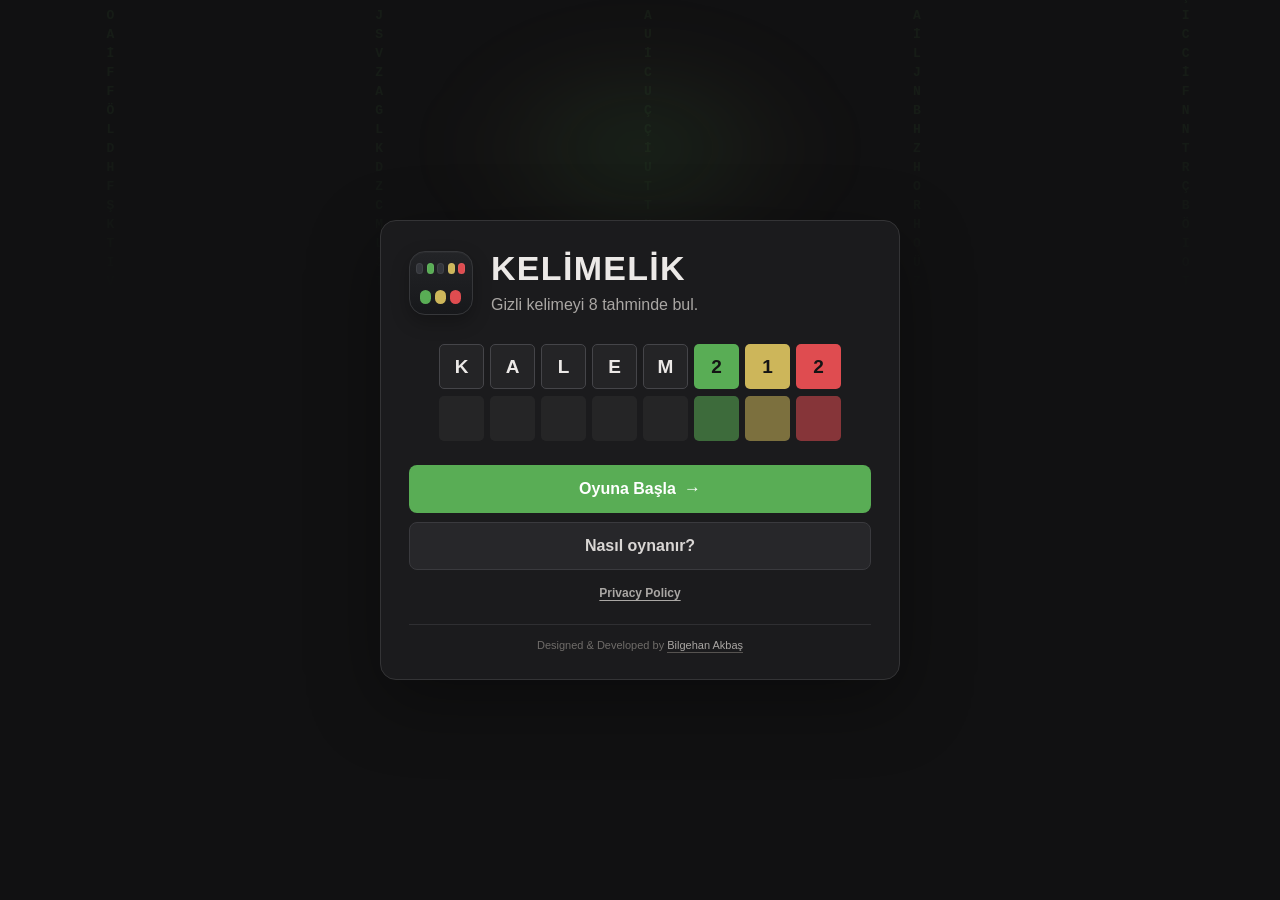
==== commit 1b13895d: "updated" ====
--- a/index.html
+++ b/index.html
@@ -11,8 +11,8 @@
 <meta property="og:type" content="website">
 <meta property="og:title" content="Kelimelik">
 <meta property="og:description" content="Kelimelik'te paylaşılan bulmacayı çöz. Türkçe kelime tahmin oyununa katıl.">
-<meta property="og:image" content="https://kelime-lik.vercel.app/assets/social-card.png?v=19">
-<meta property="og:image:secure_url" content="https://kelime-lik.vercel.app/assets/social-card.png?v=19">
+<meta property="og:image" content="https://kelime-lik.vercel.app/assets/social-card.png?v=20">
+<meta property="og:image:secure_url" content="https://kelime-lik.vercel.app/assets/social-card.png?v=20">
 <meta property="og:image:type" content="image/png">
 <meta property="og:image:width" content="1200">
 <meta property="og:image:height" content="630">
@@ -22,7 +22,7 @@
 <meta name="twitter:card" content="summary_large_image">
 <meta name="twitter:title" content="Kelimelik">
 <meta name="twitter:description" content="Kelimelik'te paylaşılan bulmacayı çöz. Türkçe kelime tahmin oyununa katıl.">
-<meta name="twitter:image" content="https://kelime-lik.vercel.app/assets/social-card.png?v=19">
+<meta name="twitter:image" content="https://kelime-lik.vercel.app/assets/social-card.png?v=20">
 <title>Kelimelik</title>
 <link rel="canonical" href="https://kelime-lik.vercel.app/">
 <link rel="manifest" href="manifest.webmanifest">
--- a/src/css/style.css
+++ b/src/css/style.css
@@ -27,12 +27,14 @@
 /* Home */
 .home-screen{
   min-height:100vh;min-height:100dvh;display:grid;place-items:center;
+  position:relative;isolation:isolate;overflow:hidden;
   padding-top:max(24px,env(safe-area-inset-top));
   padding-right:max(24px,env(safe-area-inset-right));
   padding-bottom:max(24px,env(safe-area-inset-bottom));
   padding-left:max(24px,env(safe-area-inset-left));
-  background:radial-gradient(circle at 50% 15%,rgba(255,255,255,.035),transparent 34%),var(--bg)
-}
+  background:var(--bg)
+}
+.home-screen > .home-card{position:relative;z-index:2}
 .home-card{
   width:min(520px,100%);padding:28px;border:1px solid #343436;border-radius:16px;
   background:#1b1b1d;box-shadow:0 22px 70px rgba(0,0,0,.35)
@@ -859,16 +861,6 @@
 
 
 /* RC16 — daha canlı ana sayfa */
-.home-screen{
-  position:relative;
-  isolation:isolate;
-  overflow:hidden;
-  background:
-    radial-gradient(circle at 50% 14%,rgba(89,173,85,.075),transparent 30%),
-    radial-gradient(circle at 82% 78%,rgba(205,182,90,.045),transparent 26%),
-    var(--bg)
-}
-.home-screen > .home-card{position:relative;z-index:2}
 .home-ambient{
   position:absolute;
   inset:0;
@@ -1071,11 +1063,6 @@
 /* RC18 — ana sayfa: sakin, modern puzzle reveal */
 .home-glow,.home-ghost{display:none!important}
 
-.home-screen{
-  background:
-    radial-gradient(circle at 50% 18%,rgba(255,255,255,.028),transparent 32%),
-    var(--bg)
-}
 .home-grid-light{
   position:absolute;
   inset:-15%;
@@ -1295,16 +1282,6 @@
 /* RC21 — uploaded landing redesign animation integrated directly */
 
 /* Ambient: faint matrix-style falling Turkish glyph columns */
-.home-screen{
-  position:relative;
-  isolation:isolate;
-  overflow:hidden;
-  background:var(--bg)
-}
-.home-screen > .home-card{
-  position:relative;
-  z-index:2
-}
 .home-ambient.matrix-ambient{
   position:absolute;
   inset:0;
@@ -1979,9 +1956,6 @@
   border-right-color:#4c6748;border-radius:50%;animation:quickSearchSpin .95s linear infinite;
   will-change:transform
 }
-.quick-search-time{position:relative;z-index:1;display:grid;place-items:center;gap:1px;line-height:1}
-.quick-search-time strong{font:900 20px/1 ui-monospace,SFMono-Regular,Consolas,monospace;color:#e8e4df}
-.quick-search-time small{color:#85817d;font-size:8px;font-weight:900;letter-spacing:.7px;text-transform:uppercase}
 @keyframes quickSearchSpin{to{transform:rotate(360deg)}}
 .quick-bot-slot{width:min(100%,420px)}
 .quick-bot-slot .start-btn{width:100%}
--- a/src/css/mobile-fixes.css
+++ b/src/css/mobile-fixes.css
@@ -197,8 +197,14 @@
     overflow:hidden!important
   }
   /* Online/bot içeriği kendi içinde kayar; X modal kabuğunda sabit kalır. */
+  .live-match-modal{
+    display:flex!important;
+    flex-direction:column!important;
+    overflow:hidden!important;
+  }
   .live-match-modal #modalBody{
-    max-height:calc(100dvh - 38px - env(safe-area-inset-bottom))!important;
+    flex:1 1 auto!important;
+    min-height:0!important;
     overflow-y:auto!important;
     overflow-x:hidden!important;
     overscroll-behavior:contain!important;
@@ -207,6 +213,15 @@
   .live-match-modal .modal-close{
     top:var(--modal-close-top,14px)!important;
     right:12px!important
+  }
+  /* Mobil online/bot X: scroll edilen #modalBody'den tamamen bağımsız. */
+  .live-match-modal.live-close-pinned .modal-close{
+    position:fixed!important;
+    top:var(--live-close-fixed-top)!important;
+    left:var(--live-close-fixed-left)!important;
+    right:auto!important;
+    z-index:1002!important;
+    transform:none!important
   }
   .live-match-head,.bot-normal-head{
     min-height:44px!important;
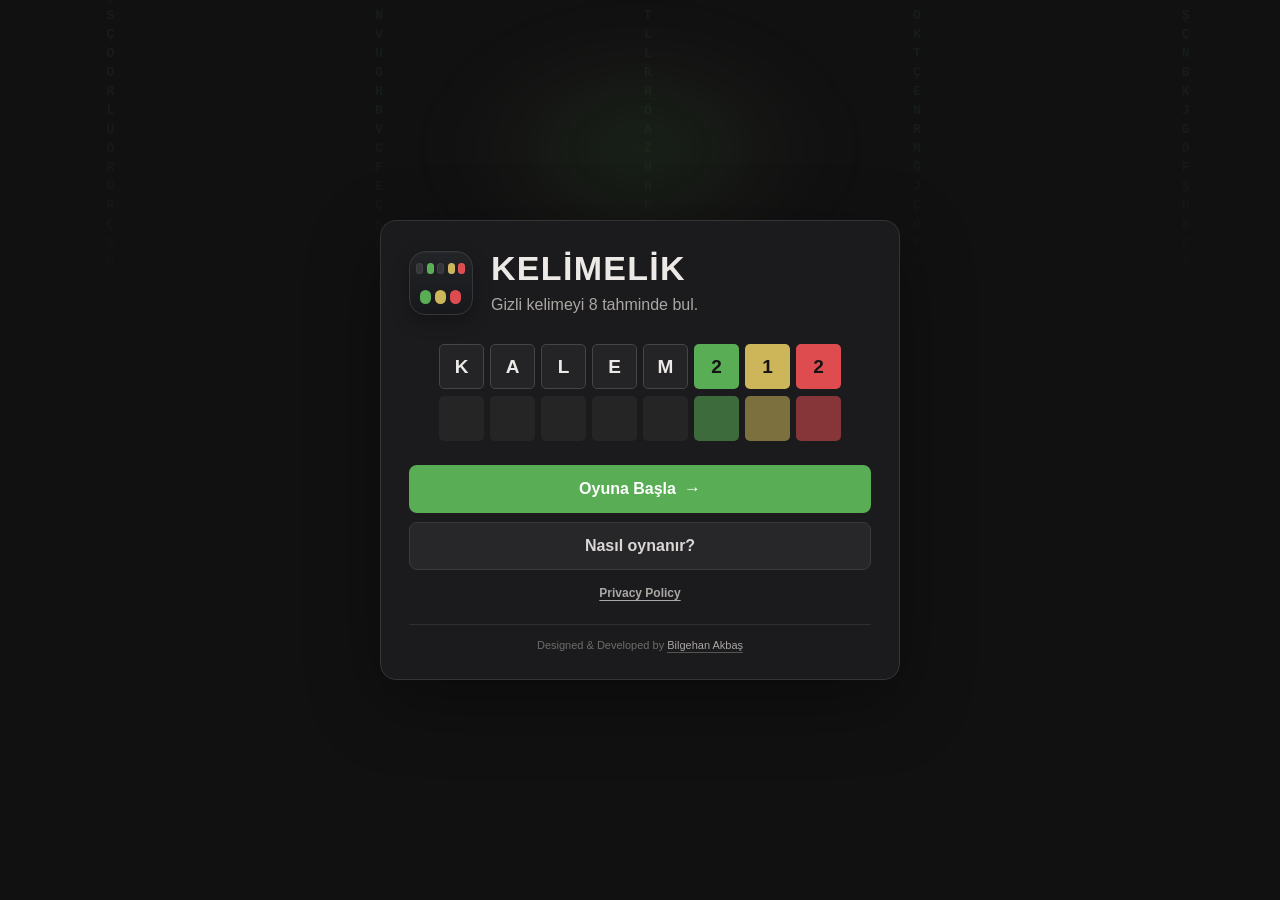
==== commit 3fa55f1d: "updated" ====
--- a/index.html
+++ b/index.html
@@ -129,6 +129,7 @@
     <button class="modal-close" id="modalClose" type="button" aria-label="Pencereyi kapat">×</button>
     <div id="modalBody"></div>
   </section>
+  <button class="live-modal-close-fixed" id="liveModalClose" type="button" aria-label="Online oyunu kapat" hidden>×</button>
 </div>
 
 <script src="src/js/game-core.js"></script>
--- a/src/css/mobile-fixes.css
+++ b/src/css/mobile-fixes.css
@@ -364,3 +364,35 @@
   .game-mode-strip span:first-child{max-width:52px!important;font-size:10px!important}
   .game-mode-strip span:last-child{font-size:11px!important}
 }
+
+/* v1.2.37.2 — mobil online/bot kapatma düğmesi oyun scroll'undan tamamen ayrıldı. */
+.live-modal-close-fixed{display:none}
+@media(max-width:760px){
+  .modal-backdrop>.live-modal-close-fixed{
+    position:fixed!important;
+    top:var(--live-close-fixed-top,12px)!important;
+    left:var(--live-close-fixed-left,calc(100vw - 56px))!important;
+    right:auto!important;
+    z-index:5000!important;
+    width:44px!important;
+    height:44px!important;
+    margin:0!important;
+    padding:0!important;
+    place-items:center!important;
+    border:0!important;
+    border-radius:8px!important;
+    background:#0e0e0f!important;
+    color:#f1eeeb!important;
+    font:400 30px/1 Arial,Helvetica,sans-serif!important;
+    box-shadow:0 6px 20px rgba(0,0,0,.35)!important;
+    transform:none!important;
+    touch-action:manipulation!important;
+    user-select:none!important;
+    -webkit-user-select:none!important;
+    pointer-events:auto!important
+  }
+  .modal-backdrop>.live-modal-close-fixed.show{display:grid!important}
+  /* Online oyun sırasında modalın içindeki eski X kesinlikle görünmez. */
+  .live-match-modal.live-close-pinned>.modal-close{display:none!important}
+}
+
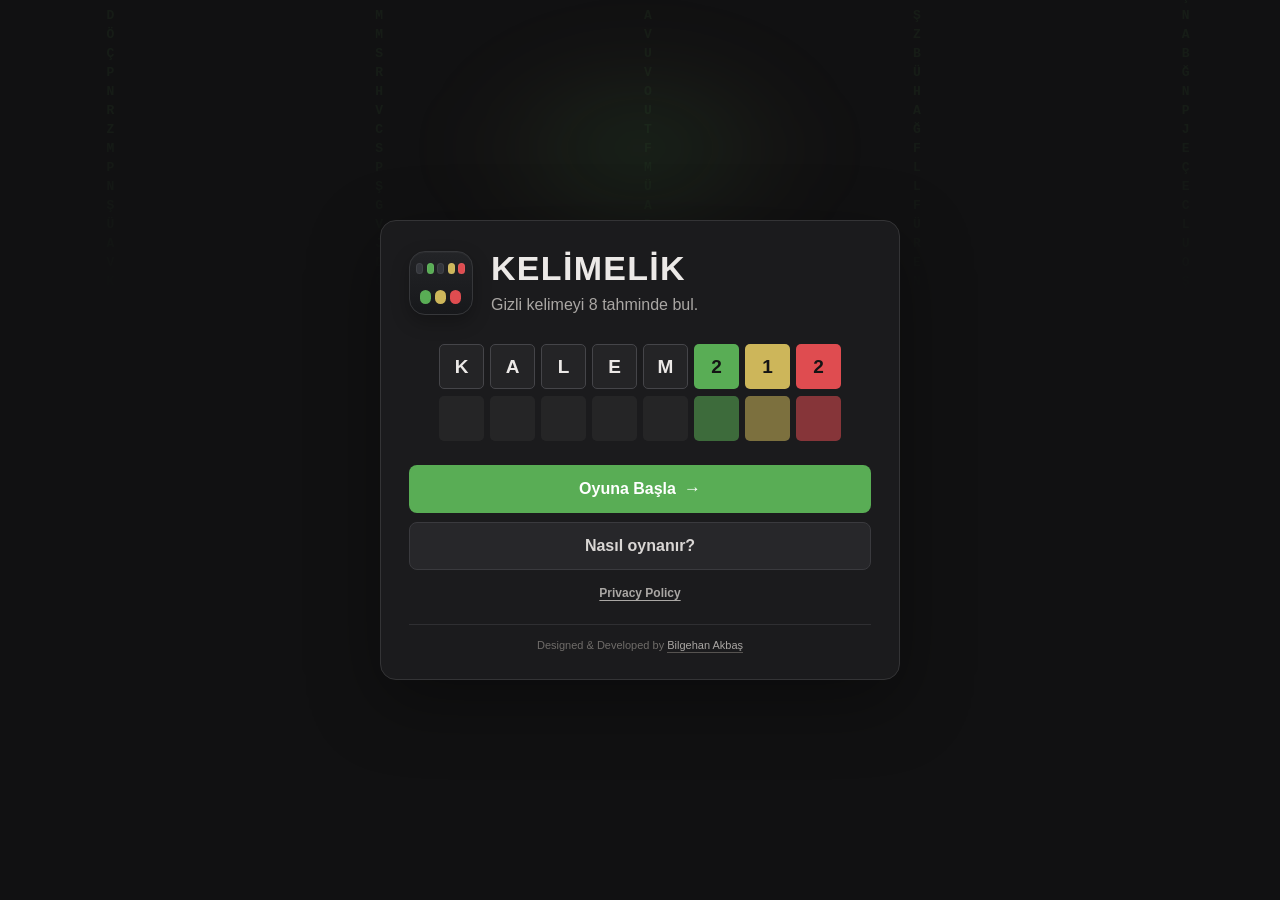
==== commit 0ff71be1: "updated" ====
--- a/index.html
+++ b/index.html
@@ -129,8 +129,10 @@
     <button class="modal-close" id="modalClose" type="button" aria-label="Pencereyi kapat">×</button>
     <div id="modalBody"></div>
   </section>
-  <button class="live-modal-close-fixed" id="liveModalClose" type="button" aria-label="Online oyunu kapat" hidden>×</button>
 </div>
+
+<!-- Mobil online/bot maç kapatma düğmesi modal/backdrop hiyerarşisinin tamamen dışındadır. -->
+<button class="live-modal-close-fixed" id="liveModalClose" type="button" aria-label="Online oyunu kapat" hidden>×</button>
 
 <script src="src/js/game-core.js"></script>
 <script src="src/js/word-pools.js"></script>
--- a/src/css/mobile-fixes.css
+++ b/src/css/mobile-fixes.css
@@ -365,34 +365,44 @@
   .game-mode-strip span:last-child{font-size:11px!important}
 }
 
-/* v1.2.37.2 — mobil online/bot kapatma düğmesi oyun scroll'undan tamamen ayrıldı. */
+/* v1.2.37.3 — mobil online/bot X gerçek viewport katmanında. */
 .live-modal-close-fixed{display:none}
+
+html.mobile-live-game-open,
+body.mobile-live-game-open{
+  overflow:hidden!important;
+  overscroll-behavior:none!important
+}
+
 @media(max-width:760px){
-  .modal-backdrop>.live-modal-close-fixed{
+  body>.live-modal-close-fixed{
     position:fixed!important;
-    top:var(--live-close-fixed-top,12px)!important;
-    left:var(--live-close-fixed-left,calc(100vw - 56px))!important;
-    right:auto!important;
-    z-index:5000!important;
-    width:44px!important;
-    height:44px!important;
+    top:max(10px,env(safe-area-inset-top))!important;
+    right:max(10px,env(safe-area-inset-right))!important;
+    bottom:auto!important;
+    left:auto!important;
+    z-index:2147483647!important;
+    width:46px!important;
+    height:46px!important;
     margin:0!important;
     padding:0!important;
     place-items:center!important;
-    border:0!important;
-    border-radius:8px!important;
+    border:1px solid #303034!important;
+    border-radius:10px!important;
     background:#0e0e0f!important;
     color:#f1eeeb!important;
-    font:400 30px/1 Arial,Helvetica,sans-serif!important;
-    box-shadow:0 6px 20px rgba(0,0,0,.35)!important;
+    font:400 31px/1 Arial,Helvetica,sans-serif!important;
+    box-shadow:0 7px 24px rgba(0,0,0,.52)!important;
     transform:none!important;
+    translate:none!important;
     touch-action:manipulation!important;
     user-select:none!important;
     -webkit-user-select:none!important;
-    pointer-events:auto!important
-  }
-  .modal-backdrop>.live-modal-close-fixed.show{display:grid!important}
-  /* Online oyun sırasında modalın içindeki eski X kesinlikle görünmez. */
+    pointer-events:auto!important;
+  }
+  body>.live-modal-close-fixed.show{display:grid!important}
+
+  /* Gerçek online/bot maçında modalın kendi X'i hiçbir koşulda çizilmez. */
   .live-match-modal.live-close-pinned>.modal-close{display:none!important}
 }
 
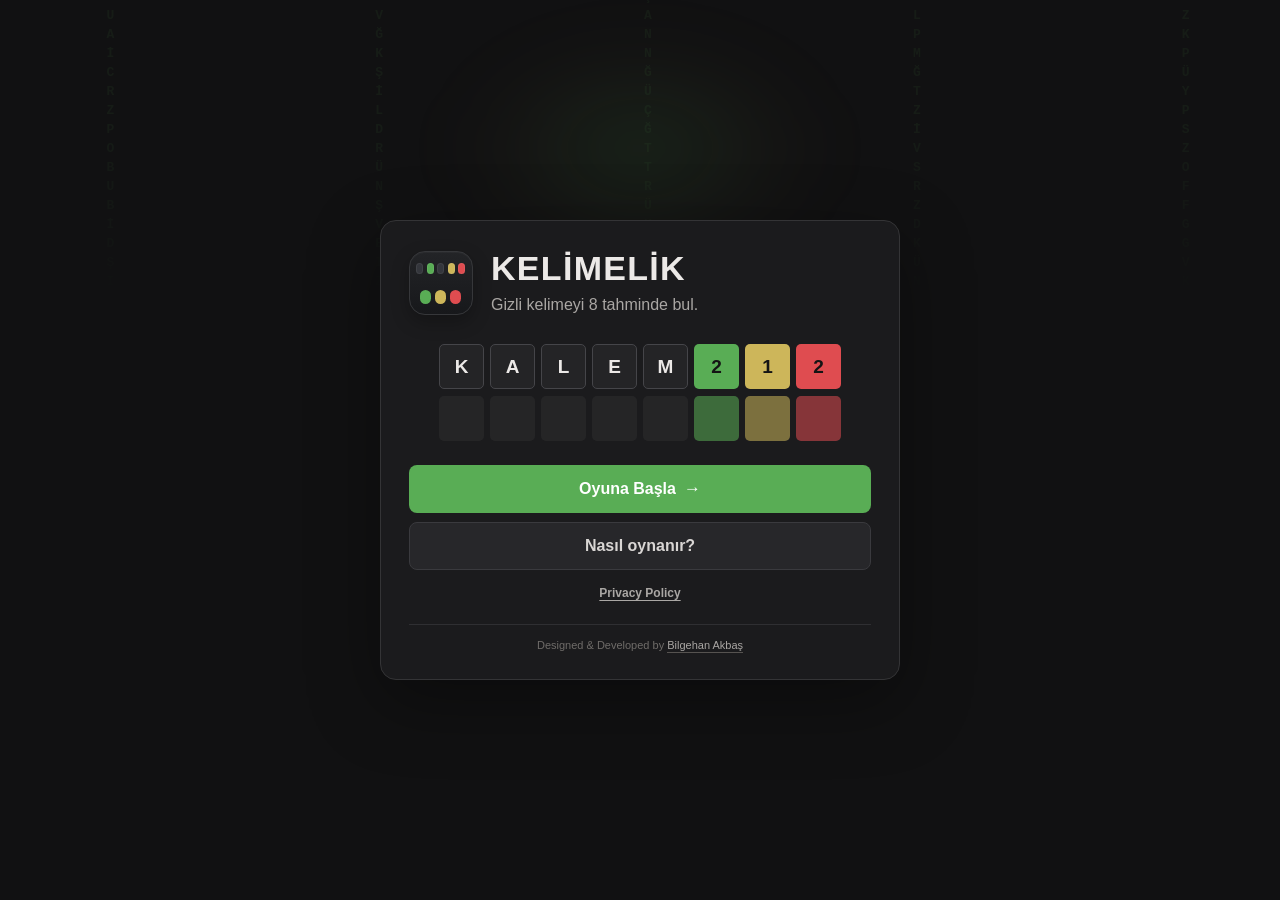
==== commit f5da6b29: "updated" ====
--- a/index.html
+++ b/index.html
@@ -131,9 +131,6 @@
   </section>
 </div>
 
-<!-- Mobil online/bot maç kapatma düğmesi modal/backdrop hiyerarşisinin tamamen dışındadır. -->
-<button class="live-modal-close-fixed" id="liveModalClose" type="button" aria-label="Online oyunu kapat" hidden>×</button>
-
 <script src="src/js/game-core.js"></script>
 <script src="src/js/word-pools.js"></script>
 <script src="src/js/online-config.js"></script>
--- a/src/css/mobile-fixes.css
+++ b/src/css/mobile-fixes.css
@@ -211,16 +211,11 @@
     -webkit-overflow-scrolling:touch
   }
   .live-match-modal .modal-close{
+    position:absolute!important;
     top:var(--modal-close-top,14px)!important;
-    right:12px!important
-  }
-  /* Mobil online/bot X: scroll edilen #modalBody'den tamamen bağımsız. */
-  .live-match-modal.live-close-pinned .modal-close{
-    position:fixed!important;
-    top:var(--live-close-fixed-top)!important;
-    left:var(--live-close-fixed-left)!important;
-    right:auto!important;
-    z-index:1002!important;
+    right:12px!important;
+    left:auto!important;
+    z-index:300!important;
     transform:none!important
   }
   .live-match-head,.bot-normal-head{
@@ -364,45 +359,3 @@
   .game-mode-strip span:first-child{max-width:52px!important;font-size:10px!important}
   .game-mode-strip span:last-child{font-size:11px!important}
 }
-
-/* v1.2.37.3 — mobil online/bot X gerçek viewport katmanında. */
-.live-modal-close-fixed{display:none}
-
-html.mobile-live-game-open,
-body.mobile-live-game-open{
-  overflow:hidden!important;
-  overscroll-behavior:none!important
-}
-
-@media(max-width:760px){
-  body>.live-modal-close-fixed{
-    position:fixed!important;
-    top:max(10px,env(safe-area-inset-top))!important;
-    right:max(10px,env(safe-area-inset-right))!important;
-    bottom:auto!important;
-    left:auto!important;
-    z-index:2147483647!important;
-    width:46px!important;
-    height:46px!important;
-    margin:0!important;
-    padding:0!important;
-    place-items:center!important;
-    border:1px solid #303034!important;
-    border-radius:10px!important;
-    background:#0e0e0f!important;
-    color:#f1eeeb!important;
-    font:400 31px/1 Arial,Helvetica,sans-serif!important;
-    box-shadow:0 7px 24px rgba(0,0,0,.52)!important;
-    transform:none!important;
-    translate:none!important;
-    touch-action:manipulation!important;
-    user-select:none!important;
-    -webkit-user-select:none!important;
-    pointer-events:auto!important;
-  }
-  body>.live-modal-close-fixed.show{display:grid!important}
-
-  /* Gerçek online/bot maçında modalın kendi X'i hiçbir koşulda çizilmez. */
-  .live-match-modal.live-close-pinned>.modal-close{display:none!important}
-}
-
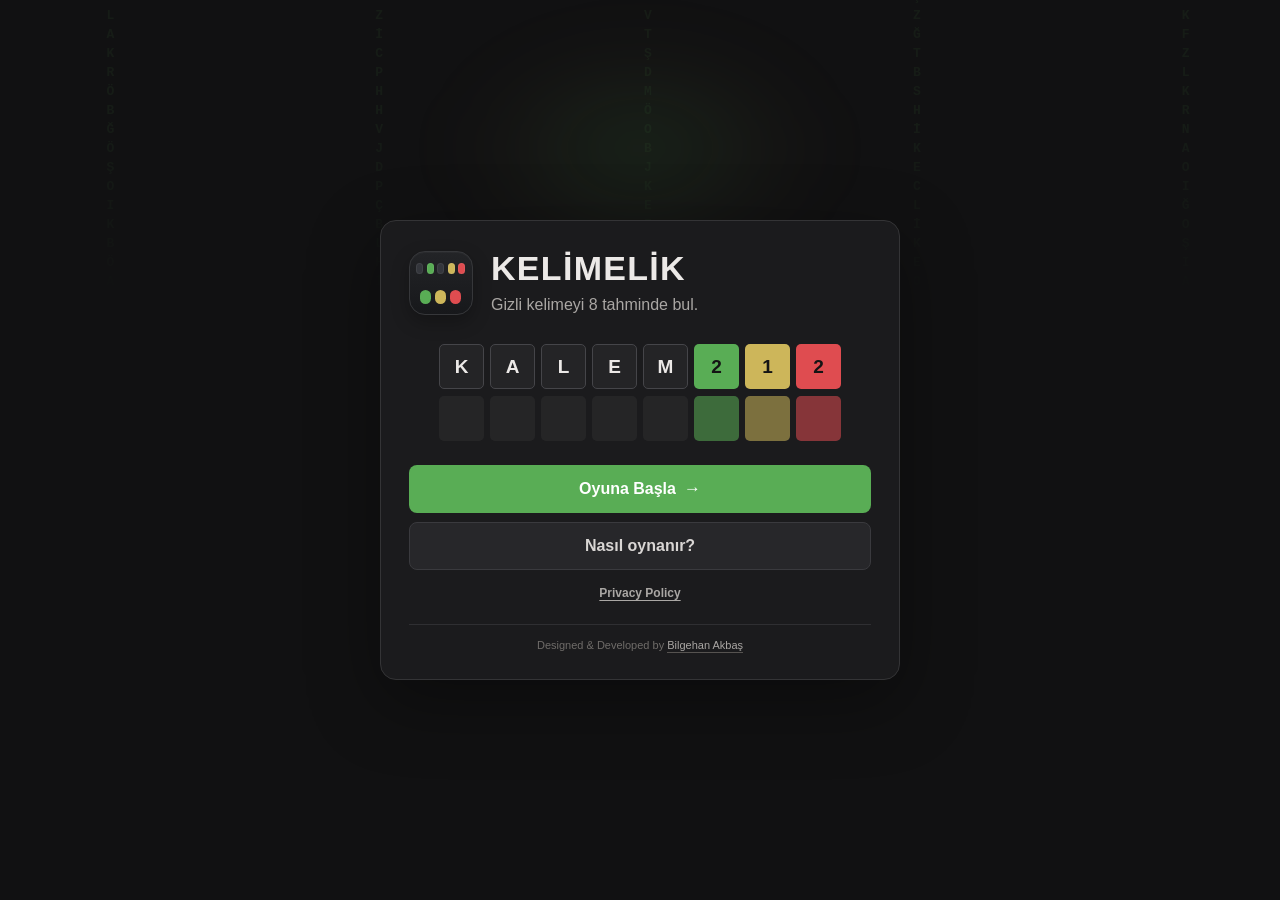
==== commit 4c939798: "updated" ====
--- a/index.html
+++ b/index.html
@@ -7,7 +7,7 @@
 <meta name="description" content="Kelimelik — Türkçe kelime tahmin oyunu.">
 <meta name="robots" content="index,follow">
 <meta name="referrer" content="strict-origin-when-cross-origin">
-<meta http-equiv="Content-Security-Policy" content="default-src 'self'; script-src 'self' https://cdn.jsdelivr.net; style-src 'self' 'unsafe-inline'; img-src 'self' data:; font-src 'self'; connect-src 'self' https://sozluk.gov.tr https://*.supabase.co wss://*.supabase.co; worker-src 'self'; manifest-src 'self'; frame-src 'none'; object-src 'none'; base-uri 'self'; form-action 'self'; frame-ancestors 'none'">
+<meta http-equiv="Content-Security-Policy" content="default-src 'self'; script-src 'self' https://cdn.jsdelivr.net/npm/@supabase/supabase-js@2.112.3; style-src 'self' 'unsafe-inline'; img-src 'self' data:; font-src 'self'; connect-src 'self' https://sozluk.gov.tr https://ggezbkgqgzghygltqqsb.supabase.co wss://ggezbkgqgzghygltqqsb.supabase.co; worker-src 'self'; manifest-src 'self'; frame-src 'none'; object-src 'none'; base-uri 'self'; form-action 'self'; frame-ancestors 'none'">
 <meta property="og:type" content="website">
 <meta property="og:title" content="Kelimelik">
 <meta property="og:description" content="Kelimelik'te paylaşılan bulmacayı çöz. Türkçe kelime tahmin oyununa katıl.">
--- a/src/css/mobile-fixes.css
+++ b/src/css/mobile-fixes.css
@@ -185,30 +185,27 @@
     line-height:1.12!important
   }
 
-  /* Live/bot modal header follows the same close baseline. */
+  /* Live/bot modal: scroll modalın kendisinde. X başlıkla birlikte kayar. */
   .live-match-modal{
     --close-top:14px;
     --close-right:12px;
+    display:block!important;
     max-height:calc(100dvh - 10px)!important;
     padding-top:14px!important;
     padding-right:10px!important;
     padding-bottom:max(12px,env(safe-area-inset-bottom))!important;
     padding-left:10px!important;
-    overflow:hidden!important
-  }
-  /* Online/bot içeriği kendi içinde kayar; X modal kabuğunda sabit kalır. */
-  .live-match-modal{
-    display:flex!important;
-    flex-direction:column!important;
-    overflow:hidden!important;
-  }
-  .live-match-modal #modalBody{
-    flex:1 1 auto!important;
-    min-height:0!important;
     overflow-y:auto!important;
     overflow-x:hidden!important;
     overscroll-behavior:contain!important;
     -webkit-overflow-scrolling:touch
+  }
+  /* #modalBody ayrı bir scroll alanı değildir. Böylece X viewport'a yapışmaz. */
+  .live-match-modal #modalBody{
+    min-height:auto!important;
+    max-height:none!important;
+    overflow:visible!important;
+    overscroll-behavior:auto!important
   }
   .live-match-modal .modal-close{
     position:absolute!important;
